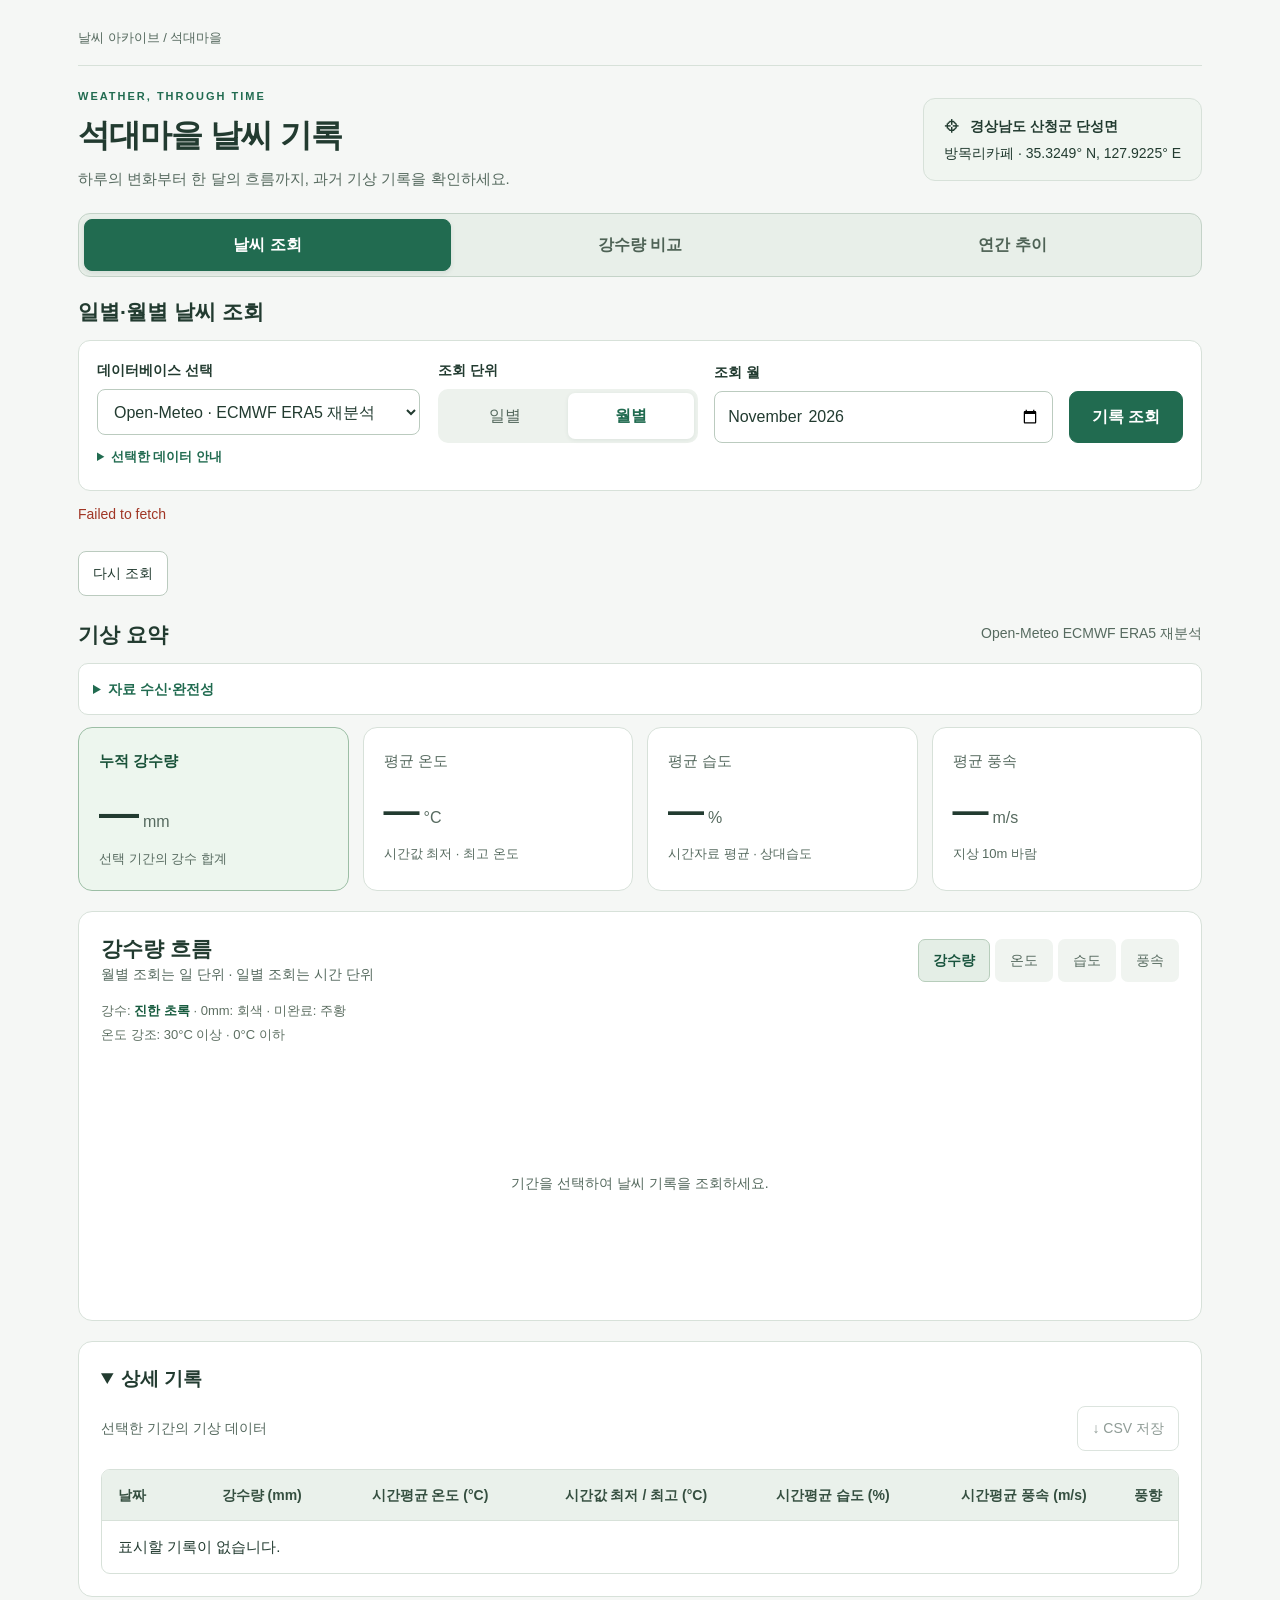
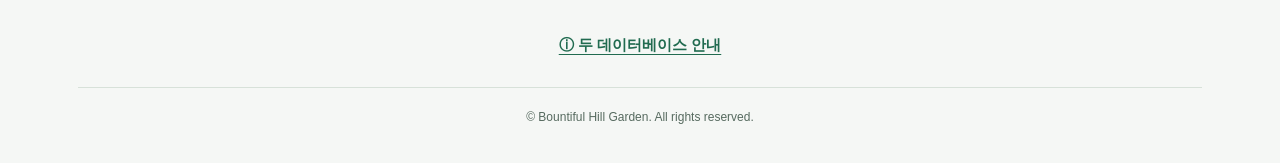
==== index.html @ 72f4a285 "Improve weather tabs, rainfall readability, data quality and annual trends" ====
<!doctype html><html lang="ko"><head><meta charset="utf-8"><meta name="viewport" content="width=device-width,initial-scale=1"><title>석대마을 날씨 기록</title><meta name="description" content="산청군 단성면 방목리의 과거 날씨를 일별·월별로 조회하세요."><link rel="stylesheet" href="./design.css?v=20261015-refined"></head><body><div class="layout"><main class="shell"><header class="top"><span>날씨 아카이브 / 석대마을</span></header><section class="hero restored-hero"><div><div class="eyebrow">WEATHER, THROUGH TIME</div><h1>석대마을 날씨 기록</h1><p>하루의 변화부터 한 달의 흐름까지, 과거 기상 기록을 확인하세요.</p></div><div class="location"><strong>⌖ &nbsp; 경상남도 산청군 단성면</strong><span id="latLabel">방목리카페 · 35.3249° N, 127.9225° E</span></div></section><nav class="view-tabs prominent-tabs" role="tablist" aria-label="작업 선택"><button id="weatherTab" role="tab" aria-selected="true" aria-controls="weatherPane" tabindex="0" data-view="weather">날씨 조회</button><button id="compareTab" role="tab" aria-selected="false" aria-controls="comparison" tabindex="-1" data-view="compare">강수량 비교</button><button id="yearTab" role="tab" aria-selected="false" aria-controls="yearPane" tabindex="-1" data-view="year">연간 추이</button></nav><div class="section-head query-heading"><h2 id="queryTitle">일별·월별 날씨 조회</h2></div><div id="compactControls" class="compact-controls" hidden><p id="compactLabel"></p><button id="editQuery" class="outline" type="button">조건 변경</button></div><div id="queryControls" class="query-controls"><section class="panel database-panel"><label for="database">데이터베이스 선택</label><select id="database"><option value="era5">Open-Meteo · ECMWF ERA5 재분석</option><option value="kma">기상청 · 산청 ASOS 관측소 (289)</option></select><details class="database-explanation"><summary>선택한 데이터 안내</summary><p id="databaseNote" class="sub"></p></details></section><form class="panel filters" id="form"><div><label>조회 단위</label><div class="seg" role="group" aria-label="조회 단위"><button type="button" data-mode="daily" aria-pressed="false">일별</button><button type="button" data-mode="monthly" class="active" aria-pressed="true">월별</button></div></div><div><label for="period" id="periodLabel">조회 월</label><div class="date-with-weekday"><input id="period" type="month" required min="1940-01"><span id="weekday" class="weekday" aria-live="polite" hidden></span></div></div><button class="primary" id="search">기록 조회</button><p class="hint" id="apiHint">ERA5 재분석 · 7일 전까지 조회</p></form><form id="compareForm" class="compare-form"><div><label for="monthA">기준 월 A</label><input id="monthA" type="month" min="1940-01" value="2025-09" required></div><div><label for="monthB">비교 월 B</label><input id="monthB" type="month" min="1940-01" value="2026-09" required></div><button class="primary" id="compareBtn">강수량 비교</button><label class="same-days"><input id="sameDays" type="checkbox" checked> 동일 일수 비교</label></form><form id="yearForm" class="year-form"><div><label for="year">조회 연도</label><input id="year" type="number" min="1940" max="2026" value="2026" required></div><button class="primary" id="yearBtn">연간 조회</button></form></div><div class="status" id="status" role="status" aria-live="polite">조회할 기간을 선택해 주세요.</div><div id="compareStatus" class="status" role="status" aria-live="polite">예: 2025년 9월과 2026년 9월을 선택한 뒤 비교하세요.</div><div class="status" id="yearStatus" role="status" aria-live="polite"></div><div class="retry-row"><button type="button" id="retryWeather" class="outline" hidden>다시 조회</button><button type="button" id="retryCompare" class="outline" hidden>다시 비교</button><button type="button" id="retryYear" class="outline" hidden>다시 조회</button></div><div id="weatherPane" role="tabpanel" aria-labelledby="weatherTab"><div class="section-head"><div><h2 id="heading">기상 요약</h2><p id="coverage" class="sub" hidden></p></div><span class="sub" id="range">ERA5 과거 재분석</span></div><details class="quality-disclosure"><summary>자료 수신·완전성</summary><div id="qualityReport" class="quality-report">조회 후 표시됩니다.</div><button id="freshWeather" class="outline" type="button" disabled>원본 새로 조회</button></details><details id="coordinateDisclosure" class="coordinate-disclosure" hidden><summary>조회 위치·좌표</summary><div id="era5Coordinates" class="coordinate-panel" hidden><div><strong>주소 좌표 · 방목리카페</strong><span>위도 35.3249° N · 경도 127.9225° E</span></div><div><strong id="dataCoordinateLabel">실제 데이터 격자 · ERA5</strong><span id="gridCoordinates"></span></div></div></details><div class="cards"><div class="panel card"><span class="symbol">☂</span><small>누적 강수량</small><div class="number" id="rain">—<span>mm</span></div><div class="detail" id="rainDetail">선택 기간의 강수 합계</div></div><div class="panel card"><span class="symbol">◡</span><small>평균 온도</small><div class="number" id="temp">—<span>°C</span></div><div class="detail" id="tempDetail">최저 · 최고 온도</div></div><div class="panel card"><span class="symbol">♧</span><small>평균 습도</small><div class="number" id="humidity">—<span>%</span></div><div class="detail" id="humidityDetail">시간자료 평균 · 상대습도</div></div><div class="panel card"><span class="symbol">≋</span><small>평균 풍속</small><div class="number" id="wind">—<span>m/s</span></div><div class="detail" id="windDetail">지상 10m 바람</div></div></div><section class="panel chart-panel"><div class="chart-top"><div><h2 id="chartTitle">강수량 흐름</h2><p class="sub" id="chartSubtitle">월별 조회는 일 단위 · 일별 조회는 시간 단위</p></div><div class="metric" role="group" aria-label="차트 항목"><button data-metric="rain" class="active" aria-pressed="true">강수량</button><button data-metric="temp" aria-pressed="false">온도</button><button data-metric="humidity" aria-pressed="false">습도</button><button data-metric="wind" aria-pressed="false">풍속</button></div></div><p class="data-legend">강수: <b>진한 초록</b> · 0mm: 회색 · 미완료: 주황<br>온도 강조: 30°C 이상 · 0°C 이하</p><div class="chart" id="chart"><div class="empty">날씨 기록을 불러오는 중입니다.</div></div></section><details class="panel table-panel record-disclosure" id="detailPanel" open><summary>상세 기록</summary><div class="disclosure-content"><div class="section-head" style="margin:0"><div><p class="sub" id="tableSubtitle">선택한 기간의 기상 데이터</p></div><button id="download" class="outline" disabled>↓ CSV 저장</button></div><div class="table-wrap"><table><thead><tr><th id="timeHeader">날짜</th><th id="rainHeader">강수량 (mm)</th><th id="tempHeader">시간평균 온도 (°C)</th><th id="extremeHeader">시간값 최저 / 최고 (°C)</th><th id="humidityHeader">시간평균 습도 (%)</th><th id="windHeader">시간평균 풍속 (m/s)</th><th>풍향</th></tr></thead><tbody id="rows"><tr><td colspan="7">조회 후 상세 기록이 표시됩니다.</td></tr></tbody></table></div><div id="recordCards" class="record-cards" aria-label="상세 기록 카드"></div></div></details></div><section class="panel compare-box" id="comparison" role="tabpanel" aria-labelledby="compareTab" hidden><div class="section-head" style="margin:0"><div><h2>강수량 비교 결과</h2><p class="sub">서로 다른 두 월의 강수 기록을 같은 날짜 축에서 비교하세요.</p></div></div><div id="compareSummary" class="compare-results"></div><div id="compareLegend" class="compare-legend"></div><div id="compareChart" class="compare-chart"><div class="empty">두 월의 날짜별 강수량이 나란히 표시됩니다.</div></div><div class="section-head"><h2>날짜별 비교</h2><button id="compareDownload" class="outline" disabled>↓ 비교 CSV 저장</button></div><div class="table-wrap"><table><thead><tr><th>일</th><th id="colA">월 A (mm)</th><th id="colB">월 B (mm)</th><th>차이 B − A (mm)</th></tr></thead><tbody id="compareRows"><tr><td colspan="4">비교 후 기록이 표시됩니다.</td></tr></tbody></table></div><div id="comparisonCards" class="record-cards" aria-label="날짜별 강수량 비교 카드"></div><p class="sub" style="margin-top:14px">강수일: 일 강수량 &gt; 0mm · 차이: 비교 월 B − 기준 월 A · 결측·해당 날짜 없음은 ‘—’ 표시<br>자료가 일부만 제공된 월은 조회 범위를 표시합니다. 두 월의 조회 일수가 다르면 총량 비교에 유의하세요.</p></section><section class="panel year-box" id="yearPane" role="tabpanel" aria-labelledby="yearTab" hidden><div class="section-head"><div><h2>연간 월별 추이</h2><p class="sub">현재 월은 제공된 날짜까지 표시하고, 결측·미조회 월은 0으로 표시하지 않습니다.</p></div><button class="outline" id="yearDownload" disabled>↓ 연간 CSV 저장</button></div><div class="metric" role="group" aria-label="연간 차트 항목"><button type="button" data-year-metric="rain" class="active">강수량</button><button type="button" data-year-metric="temp">평균 온도</button></div><div id="yearChart" class="chart"><div class="empty">연도를 선택하고 조회하세요.</div></div><div id="yearQuality" class="sub"></div><div class="table-wrap"><table><thead><tr><th>월</th><th>강수량 (mm)</th><th>시간평균 온도 (°C)</th><th>수신 범위·상태</th></tr></thead><tbody id="yearRows"><tr><td colspan="4">조회 후 표시됩니다.</td></tr></tbody></table></div></section><div class="guide-link"><a href="./data-guide.html">ⓘ 두 데이터베이스 안내</a></div><div class="copyright">© Bountiful Hill Garden. All rights reserved.</div></main></div><script src="provider.js?v=20261015-refined"></script><script src="app.js?v=20261015-refined"></script><script src="compare.js?v=20261015-refined"></script><script src="year.js?v=20261015-refined"></script><script src="interface.js?v=20261015-refined"></script></body></html>
---- design.css ----
:root{--green:#216b50;--ink:#223b30;--muted:#566a5f;--line:#d7e1d9;--soft:#f0f5f0}*{box-sizing:border-box}body{margin:0;background:#f5f7f5;color:var(--ink);font-family:Arial,'Apple SD Gothic Neo','Malgun Gothic',sans-serif;font-size:16px;line-height:1.6}button,input,select{font:inherit}button{cursor:pointer}button:disabled{cursor:default;opacity:.5}a{color:var(--green);text-underline-offset:4px}button:focus-visible,a:focus-visible,input:focus-visible,select:focus-visible,summary:focus-visible{outline:3px solid #77b798;outline-offset:3px}.layout{display:block}.shell{max-width:1180px;padding:28px;margin:auto}.top{border-bottom:1px solid var(--line);padding-bottom:16px;font-size:13px;color:var(--muted)}.hero{display:flex;justify-content:space-between;gap:24px;align-items:center;padding:30px 0}.eyebrow{font-size:11px;letter-spacing:2px;font-weight:700;color:var(--green)}h1{font-size:32px;line-height:1.3;letter-spacing:-1px;margin:10px 0}h2{font-size:21px;line-height:1.4;margin:0}h3{font-size:19px;margin:0 0 14px;line-height:1.4}p{margin:0;color:var(--muted)}.hero p{font-size:15px}.location{padding:16px 20px;background:var(--soft);border:1px solid var(--line);border-radius:12px;font-size:14px;max-width:360px}.location strong{display:block;margin-bottom:5px}.panel{background:#fff;border:1px solid var(--line);border-radius:14px}.database-panel{padding:20px;margin-bottom:24px}label{display:block;font-size:14px;font-weight:700;margin-bottom:8px}select,input{color:var(--ink);background:#fff;border:1px solid #bbcbbf;border-radius:8px;padding:11px 12px;min-height:46px;max-width:100%}.database-panel select{width:100%}.database-explanation{margin-top:12px;font-size:14px;color:var(--muted)}summary{cursor:pointer;color:var(--green);font-weight:600;padding:4px 0}.database-explanation p{margin-top:8px;line-height:1.8}.section-head{display:flex;align-items:center;justify-content:space-between;gap:12px;margin:24px 0 14px;flex-wrap:wrap}.section-head>div{min-width:0}.sub{font-size:14px;color:var(--muted);line-height:1.7}.filters{display:grid;grid-template-columns:1fr 1.4fr auto;gap:20px;padding:20px;align-items:end}.filters>div{min-width:0}.filters .hint{display:none}.filters input{width:100%}.seg{display:flex;padding:4px;background:#edf2ed;border-radius:10px}.seg button{flex:1;border:0;border-radius:7px;background:transparent;padding:10px 14px;color:var(--muted);min-height:44px}.seg button.active{background:white;color:var(--green);font-weight:700;box-shadow:0 1px 4px #173c3014}.primary{border:1px solid var(--green);background:var(--green);color:white;padding:12px 22px;min-height:48px;border-radius:9px;font-weight:700}.primary:hover:not(:disabled){background:#19543e}.outline{background:white;border:1px solid #bbcbbf;color:var(--ink);border-radius:8px;padding:10px 14px;min-height:44px;text-decoration:none;display:inline-block;font-size:14px}.status{font-size:14px;color:var(--muted);line-height:1.7;margin:12px 0 24px;min-height:24px}.status.error{color:#a03625}.date-with-weekday{display:flex;align-items:center;gap:8px;min-width:0}.date-with-weekday input{flex:1;min-width:0}.weekday{padding:11px 10px;background:var(--soft);border-radius:8px;font-size:14px;white-space:nowrap;color:var(--green);font-weight:700}[hidden]{display:none!important}.coordinate-panel{display:grid;grid-template-columns:1fr 1fr;gap:20px;padding:18px 20px;margin-bottom:16px;background:#eaf2ec;border:1px solid var(--line);border-radius:12px}.coordinate-panel strong{display:block;font-size:14px;margin-bottom:5px}.coordinate-panel span{font-size:15px;line-height:1.8}.cards{display:grid;grid-template-columns:repeat(4,minmax(0,1fr));gap:14px}.card{padding:20px}.card .symbol{display:none}.card small{font-size:15px;color:var(--muted)}.number{font-size:36px;line-height:1.25;font-weight:700;letter-spacing:-1px;margin:14px 0 10px;font-variant-numeric:tabular-nums}.number span{font-size:16px;font-weight:400;margin-left:5px;color:var(--muted);letter-spacing:0}.detail{font-size:13px;color:var(--muted);line-height:1.7;overflow-wrap:anywhere}.chart-panel,.table-panel,.compare-box{padding:22px;margin-top:20px}.chart-top{display:flex;justify-content:space-between;align-items:center;gap:16px;flex-wrap:wrap}.metric{display:flex;gap:5px;flex-wrap:wrap}.metric button{padding:9px 14px;min-height:42px;background:#f0f4f0;border:1px solid transparent;border-radius:7px;color:var(--muted);font-size:14px}.metric button.active{background:#e4eee6;border-color:#b7cdbb;color:#19543e;font-weight:700}.chart{height:230px;margin-top:22px}.chart svg,.compare-chart svg{width:100%;height:100%;display:block;overflow:visible}.empty{display:grid;place-items:center;height:100%;text-align:center;color:var(--muted);font-size:14px}.table-wrap{overflow:auto;max-width:100%;max-height:420px;margin-top:18px;border:1px solid var(--line);border-radius:9px;overscroll-behavior-x:contain}table{border-collapse:separate;border-spacing:0;width:100%;font-size:15px;white-space:nowrap;font-variant-numeric:tabular-nums}th,td{padding:14px 16px;text-align:right;border-bottom:1px solid var(--line)}th{background:#eaf1eb;color:#354f40;font-size:14px;font-weight:700;position:sticky;top:0;z-index:2}th:first-child,td:first-child{text-align:left}tbody tr:last-child td{border-bottom:0}tbody tr:nth-child(even) td{background:#f7f9f7}td.rain{color:#1b6247;font-weight:700}tbody tr:hover td{background:#eef4ef}.record-cards{display:none}.compare-box{margin-bottom:24px}.compare-form{display:grid;grid-template-columns:1fr 1fr auto;align-items:end;gap:18px;margin:20px 0}.compare-form>div{min-width:0}.compare-form input{width:100%}.compare-results{display:grid;grid-template-columns:repeat(3,minmax(0,1fr));gap:14px}.compare-card{padding:18px;background:var(--soft);border:1px solid var(--line);border-radius:10px;font-size:15px;line-height:1.8}.compare-card small{display:block;color:var(--muted);font-size:13px}.compare-card strong{display:block;font-size:30px;color:var(--ink);margin:8px 0;font-variant-numeric:tabular-nums}.compare-legend{display:flex;gap:18px;flex-wrap:wrap;margin-top:22px;font-size:14px}.compare-chart{height:230px;margin-top:14px}.guide-link{text-align:center;margin:26px 0 18px}.guide-link a{display:inline-block;padding:10px;font-size:15px;font-weight:600}.copyright{text-align:center;padding:20px 0 8px;margin-top:20px;border-top:1px solid var(--line);font-size:12px;color:var(--muted)}
/* A dedicated document layout keeps the comparison readable. */
.guide-shell{max-width:1000px}.guide-header{margin:28px 0}.guide-header h1{font-size:30px}.guide-header p{max-width:720px}.guide-section{padding:26px;background:#fff;border:1px solid var(--line);border-radius:14px;margin-bottom:18px}.guide-section p+p{margin-top:14px}.guide-section p{line-height:1.85;font-size:16px}.db-comparison{border:1px solid #aabdaf;border-radius:10px;overflow:hidden;margin:18px 0}.db-comparison table{table-layout:fixed;white-space:normal;font-size:15px}.db-comparison th,.db-comparison td{position:static;text-align:left;vertical-align:top;padding:16px;border-right:1px solid #bdcdbf;border-bottom:1px solid #bdcdbf;line-height:1.75;overflow-wrap:anywhere}.db-comparison thead th{background:#244c39;color:white;font-size:16px}.db-comparison th:first-child{width:20%}.db-comparison tr>*:last-child{border-right:0}.db-comparison tbody th{background:#eaf1eb;color:#244c39;font-weight:700;font-size:15px}.db-comparison tbody tr:last-child>*{border-bottom:0}.db-comparison tbody tr:nth-child(even) td{background:#f3f7f3}.guide-note{padding:14px 16px;background:var(--soft);border-radius:8px}.reference{font-size:14px;line-height:2}.reference a{display:inline-block;margin-right:12px}.sr-only{position:absolute;width:1px;height:1px;padding:0;margin:-1px;overflow:hidden;clip:rect(0,0,0,0);white-space:nowrap;border:0}
@media(max-width:900px){.location{display:none}.cards{grid-template-columns:repeat(2,minmax(0,1fr))}.filters{grid-template-columns:1fr 1fr}.filters .primary{grid-column:1/-1}.compare-form{grid-template-columns:1fr 1fr}.compare-form button{grid-column:1/-1}}
@media(max-width:700px){body{font-size:15px}.shell{padding:20px 16px}.top{font-size:12px}.hero{padding:24px 0}.hero h1{font-size:28px}.hero p{font-size:15px;line-height:1.75}.section-head{margin:22px 0 12px}h2{font-size:19px}.database-panel,.filters{padding:16px}.database-panel{margin-bottom:20px}.filters{grid-template-columns:1fr;gap:16px}.filters .primary{grid-column:auto}.database-panel select{font-size:16px}.status{font-size:14px;margin-bottom:20px}.coordinate-panel{grid-template-columns:1fr;gap:14px;padding:16px}.coordinate-panel strong{font-size:14px}.coordinate-panel span{font-size:15px}.cards{gap:10px}.card{padding:16px}.card small{font-size:14px}.number{font-size:32px;margin:12px 0 8px}.number span{font-size:14px}.detail{font-size:13px}.chart-panel,.table-panel,.compare-box{padding:16px;margin-top:18px}.metric{display:grid;grid-template-columns:repeat(4,minmax(0,1fr));width:100%;gap:6px}.metric button{padding:9px 4px;font-size:14px;min-height:44px}.chart,.compare-chart{height:210px}.chart-top{align-items:flex-start}.sub{font-size:14px}.table-wrap{max-height:380px}.table-wrap table{min-width:780px}.compare-box .table-wrap table{min-width:450px}th,td{padding:13px 14px}.table-wrap th:first-child,.table-wrap td:first-child{position:sticky;left:0;background:#fff;z-index:1}.table-wrap th:first-child{background:#eaf1eb;z-index:3}.compare-form{grid-template-columns:1fr;gap:14px}.compare-form button{grid-column:auto}.compare-results{grid-template-columns:1fr;gap:10px}.compare-card{padding:16px}.compare-card strong{font-size:29px}.copyright{font-size:12px}.guide-header h1{font-size:27px}.guide-header{margin:24px 0}.guide-section{padding:18px 16px}.guide-section h3{font-size:19px}.guide-section p{font-size:15px;line-height:1.85}.db-comparison{margin:16px -4px}.db-comparison th:first-child{width:19%}.db-comparison th,.db-comparison td{padding:12px 8px;font-size:14px;line-height:1.75}.db-comparison thead th{font-size:14px}.db-comparison tbody th{font-size:14px}.reference a{margin-bottom:6px}.guide-note{padding:12px}.outline{font-size:14px}}
@media(max-width:360px){.shell{padding:16px 12px}.card{padding:13px}.number{font-size:28px}.number span{font-size:13px}.weekday{padding:11px 7px}.db-comparison th,.db-comparison td{padding:10px 6px;font-size:13px}}

.guide-section h2{font-size:20px;margin-bottom:16px}@media(max-width:700px){.guide-section h2{font-size:19px}}
.db-comparison tbody th{word-break:keep-all;overflow-wrap:normal}@media(max-width:700px){.db-comparison th:first-child{width:22%}}
/* Separate tasks and keep query controls within one desktop row. */
.view-tabs{display:flex;gap:6px;border-bottom:1px solid var(--line);margin-bottom:20px}.view-tabs button{border:0;background:transparent;color:var(--muted);font-weight:700;font-size:16px;padding:12px 24px;min-height:48px;border-bottom:3px solid transparent}.view-tabs button[aria-selected="true"]{color:var(--green);border-bottom-color:var(--green)}.query-controls{display:grid;grid-template-columns:minmax(250px,1.3fr) minmax(0,3fr);gap:18px;align-items:start;background:white;border:1px solid var(--line);border-radius:12px;padding:18px}.query-controls .database-panel{border:0;padding:0;margin:0;background:transparent}.query-controls .filters,.query-controls .compare-form{border:0;background:transparent;padding:0;margin:0;gap:16px;grid-template-columns:minmax(130px,1fr) minmax(170px,1.3fr) auto}.query-controls .compare-form{grid-template-columns:1fr 1fr auto}.database-explanation{font-size:13px;margin-top:8px}.coordinate-disclosure{margin:0 0 16px;border:1px solid var(--line);background:#edf3ee;border-radius:10px;padding:10px 16px}.coordinate-disclosure>summary{font-size:14px}.coordinate-disclosure .coordinate-panel{border:0;padding:8px 0 0;background:none;margin:0}.record-disclosure>summary{font-size:19px;color:var(--ink);padding:0;font-weight:700}.disclosure-content{margin-top:12px}.hero{padding:22px 0}.query-heading{margin-top:16px}.compact-controls{display:flex;justify-content:space-between;align-items:center;gap:12px;border:1px solid var(--line);border-radius:10px;background:white;padding:12px 14px}.compact-controls p{font-size:14px;line-height:1.7}.compact-controls button{flex-shrink:0}.rain-summary{width:100%;min-width:0!important;table-layout:fixed;white-space:normal}.rain-summary th,.rain-summary td{text-align:center;padding:12px 10px;font-size:15px;position:static!important}.rain-summary th:first-child,.rain-summary td:first-child{text-align:left}.rain-summary td strong{font-size:22px;font-weight:700}.rain-summary .stat-label{color:var(--muted)}.compare-results{display:block}.compare-summary-wrap{overflow:auto;border:1px solid var(--line);border-radius:10px}.compare-change{margin-top:12px;font-size:15px;background:var(--soft);border-radius:8px;padding:10px 14px}.compare-meta{margin-top:10px;font-size:13px;color:var(--muted);line-height:1.7}.comparison>.section-head{margin:0}.compare-box{margin-top:0}.table-panel{max-height:none}#comparison .compare-chart{height:220px}
@media(min-width:701px) and (max-width:1000px){.query-controls{grid-template-columns:1fr}.query-controls .filters,.query-controls .compare-form{grid-template-columns:1fr 1fr auto}.query-controls .filters .primary,.query-controls .compare-form button{grid-column:auto}}
@media(max-width:700px){.hero{padding:16px 0}.hero .eyebrow{display:none}.hero h1{margin:4px 0 8px}.hero p{font-size:14px}.view-tabs{position:sticky;top:0;background:#f5f7f5;z-index:5;margin-bottom:16px}.view-tabs button{flex:1;padding:11px 12px}.query-controls{grid-template-columns:1fr;padding:16px;gap:14px}.query-controls .filters{grid-template-columns:1fr 1fr;gap:12px}.query-controls .filters .primary{grid-column:1/-1}.query-controls .compare-form{grid-template-columns:1fr 1fr;gap:12px}.query-controls .compare-form button{grid-column:1/-1}.query-controls .seg button{padding:10px 8px;font-size:15px}.query-controls .weekday{font-size:12px;padding:10px 5px}.query-controls .date-with-weekday{flex-wrap:wrap}.query-controls .weekday{padding:0;background:none}.record-disclosure>summary{font-size:18px;min-height:28px}.coordinate-disclosure{padding:9px 14px}.cards .detail{font-size:13px}.card{padding:14px}.number{font-size:30px}.rain-summary th,.rain-summary td{font-size:13px;padding:10px 6px}.rain-summary td strong{font-size:20px}.rain-summary th:first-child{width:24%}.compare-change{font-size:14px;padding:10px 12px}.compare-meta{font-size:13px}.compare-box .section-head .sub{font-size:13px}.compare-box .table-wrap{max-height:320px}.compact-controls{align-items:flex-start}#comparison .compare-chart{height:195px}}
/* Data quality, observed precipitation intervals and yearly exploration. */
.same-days{grid-column:1/-1;display:flex;align-items:center;gap:8px;margin:0;font-size:14px;color:var(--green)}.same-days input{width:18px!important;height:18px;min-height:0;margin:0;accent-color:var(--green)}.year-form{display:grid;grid-template-columns:minmax(120px,1fr) auto;gap:16px;align-items:end}.year-form input{width:100%;max-width:260px}.quality-disclosure{margin-bottom:12px;border:1px solid var(--line);border-radius:10px;background:white;padding:10px 14px}.quality-disclosure summary{font-size:14px}.quality-report{margin:8px 0 12px}.quality-report p{font-size:14px;line-height:1.8;margin-top:5px}.rain-window{display:block;font-size:12px;color:var(--muted);font-weight:400;line-height:1.6;margin-top:3px}.retry-row{margin:0 0 16px}.retry-row:has(>button:not([hidden])){display:block}.retry-row:has(>button[hidden]):not(:has(>button:not([hidden]))){display:none}.year-box{padding:22px}.year-box .section-head{margin:0 0 16px}.year-box .table-wrap{max-height:440px}.year-box td:last-child{white-space:normal;min-width:240px}.year-box .metric{margin-bottom:14px}.year-box #yearQuality{margin-top:10px}.year-box table{min-width:680px}.year-box .chart{height:230px}#coverage{font-size:13px;line-height:1.8;max-width:760px}.compare-meta{line-height:1.8}.view-tabs button{padding-left:20px;padding-right:20px}
@media(max-width:700px){.view-tabs button{font-size:14px;padding:11px 6px}.year-form{grid-template-columns:1fr auto}.year-form input{max-width:none}.year-box{padding:16px}.year-box .section-head{align-items:flex-start}.quality-report p{font-size:13px}.quality-disclosure{padding:9px 14px}.quality-disclosure summary{font-size:14px}.rain-window{font-size:12px}.table-wrap table{min-width:740px}.year-box .table-wrap table{min-width:630px}.year-box .chart{height:210px}.same-days{font-size:13px}#coverage{font-size:13px}.compare-summary-wrap .rain-summary{min-width:0!important}}
/* Precipitation is primary; zero and unobserved values stay readable. */
.prominent-tabs{border:1px solid #c4d3c8;background:#e8efe9;padding:5px;border-radius:12px;gap:6px}.prominent-tabs button{flex:1;border:1px solid transparent;border-bottom:1px solid transparent;border-radius:8px;color:#4e6255;padding:12px 16px;background:transparent;font-weight:700}.prominent-tabs button[aria-selected="true"]{background:#216b50;color:#fff;border-color:#216b50;box-shadow:0 2px 5px #173c301a}.cards>.card:first-child{background:#edf6ee;border-color:#9cbea5}.cards>.card:first-child>small{color:#195239;font-weight:700}.cards>.card:first-child .number{font-size:40px}.rain-wet{color:#175b3e!important;font-weight:700!important}.rain-zero,.unobserved{color:#647268!important;font-weight:400!important}.quality-warning{color:#8f590c!important;font-weight:700!important}.rain-day td:first-child{color:#175b3e;font-weight:700;border-left:3px solid #216b50}.temp-hot{color:#a33b28;font-weight:700}.temp-cold{color:#235f92;font-weight:700}.data-legend{margin-top:12px;font-size:13px;line-height:1.8;color:#5d6f62}.data-legend b{color:#175b3e}.rain-zero .rain-window,.unobserved .rain-window{color:#647268}.rain-summary td.rain-zero strong{font-weight:400}.quality-report p{color:#4f6356}.same-days{background:#eef5ef;padding:7px 9px;border-radius:6px}
@media(max-width:700px){.prominent-tabs{background:#e8efe9;margin-bottom:16px;padding:4px}.prominent-tabs button{font-size:14px;padding:11px 5px}.cards>.card:first-child .number{font-size:35px}.data-legend{font-size:12px}.rain-day td:first-child{border-left-width:2px}}
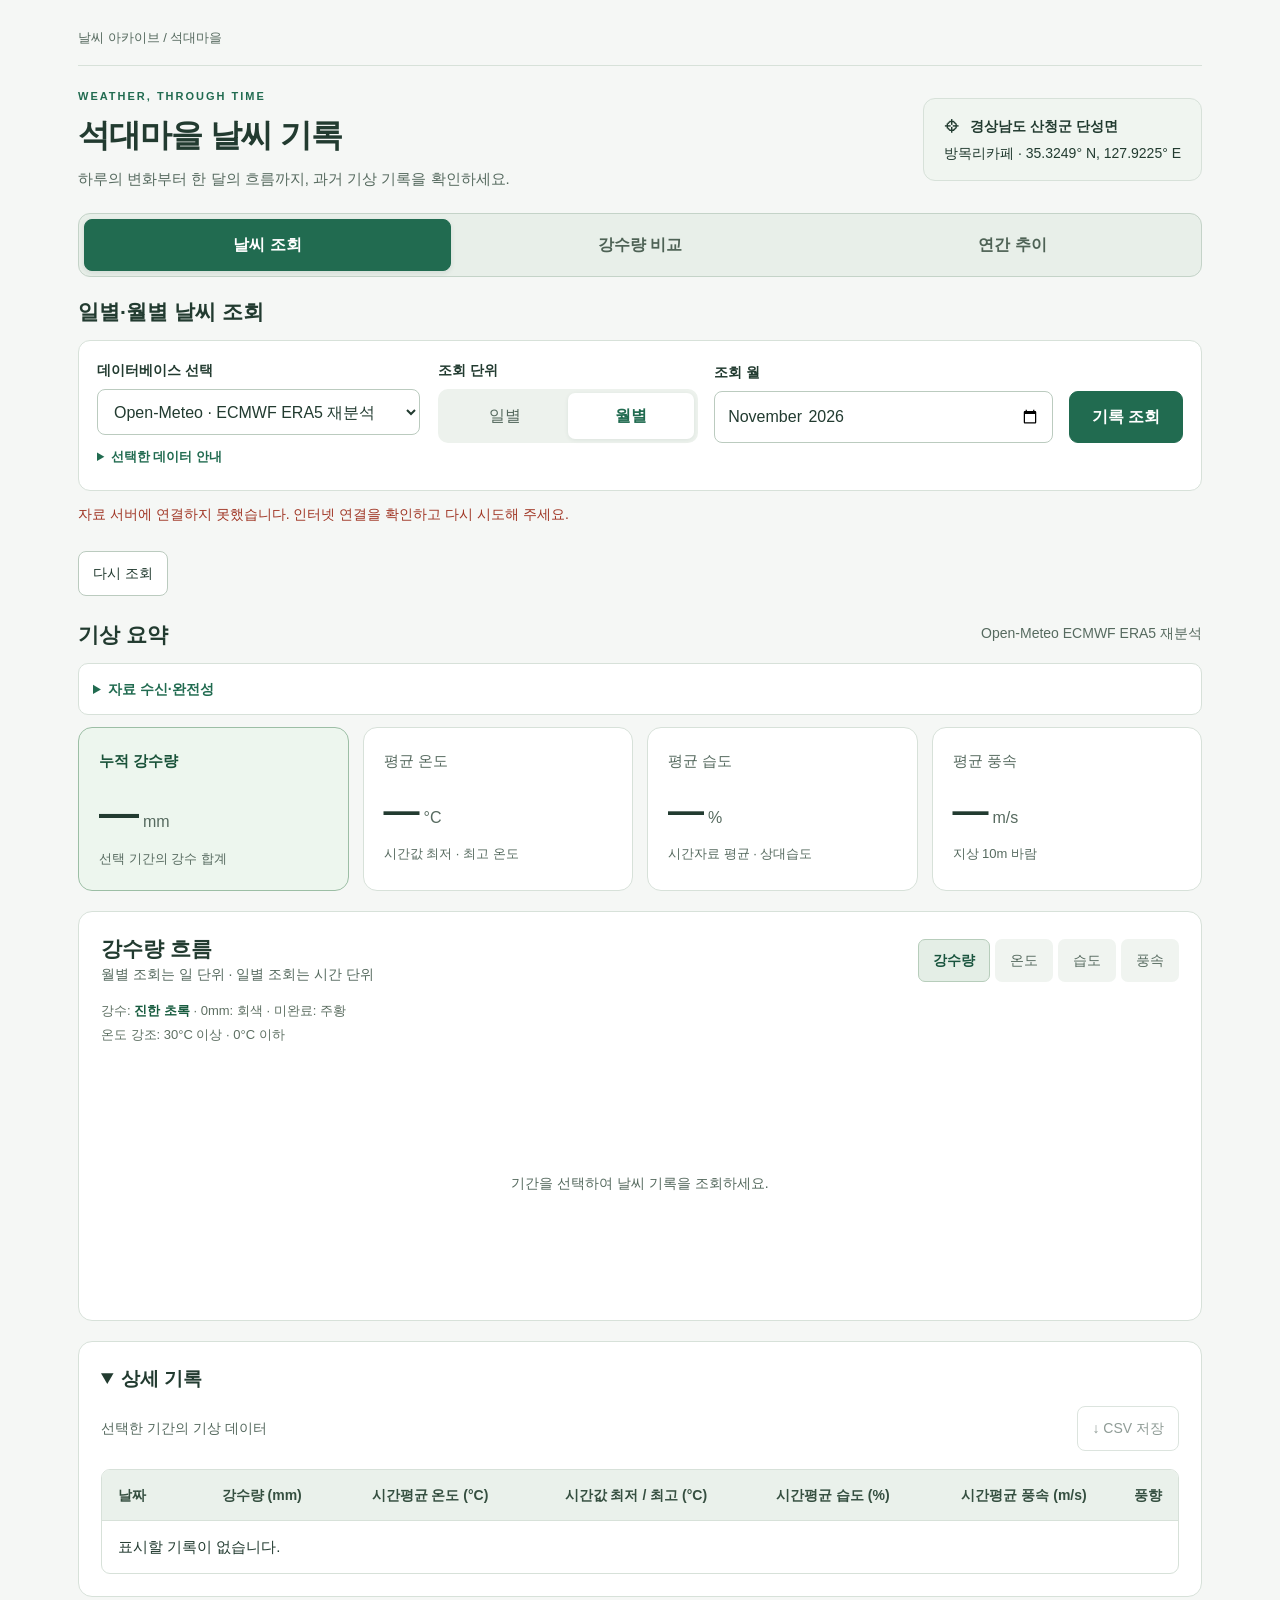
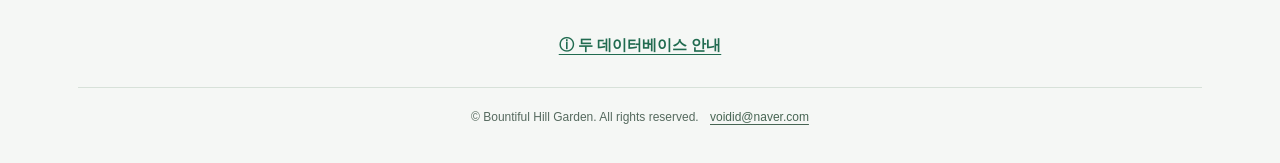
==== commit db94c0d4: "Final release checks, clear errors and contact link" ====
--- a/index.html
+++ b/index.html
@@ -1 +1 @@
-<!doctype html><html lang="ko"><head><meta charset="utf-8"><meta name="viewport" content="width=device-width,initial-scale=1"><title>석대마을 날씨 기록</title><meta name="description" content="산청군 단성면 방목리의 과거 날씨를 일별·월별로 조회하세요."><link rel="stylesheet" href="./design.css?v=20261015-refined"></head><body><div class="layout"><main class="shell"><header class="top"><span>날씨 아카이브 / 석대마을</span></header><section class="hero restored-hero"><div><div class="eyebrow">WEATHER, THROUGH TIME</div><h1>석대마을 날씨 기록</h1><p>하루의 변화부터 한 달의 흐름까지, 과거 기상 기록을 확인하세요.</p></div><div class="location"><strong>⌖ &nbsp; 경상남도 산청군 단성면</strong><span id="latLabel">방목리카페 · 35.3249° N, 127.9225° E</span></div></section><nav class="view-tabs prominent-tabs" role="tablist" aria-label="작업 선택"><button id="weatherTab" role="tab" aria-selected="true" aria-controls="weatherPane" tabindex="0" data-view="weather">날씨 조회</button><button id="compareTab" role="tab" aria-selected="false" aria-controls="comparison" tabindex="-1" data-view="compare">강수량 비교</button><button id="yearTab" role="tab" aria-selected="false" aria-controls="yearPane" tabindex="-1" data-view="year">연간 추이</button></nav><div class="section-head query-heading"><h2 id="queryTitle">일별·월별 날씨 조회</h2></div><div id="compactControls" class="compact-controls" hidden><p id="compactLabel"></p><button id="editQuery" class="outline" type="button">조건 변경</button></div><div id="queryControls" class="query-controls"><section class="panel database-panel"><label for="database">데이터베이스 선택</label><select id="database"><option value="era5">Open-Meteo · ECMWF ERA5 재분석</option><option value="kma">기상청 · 산청 ASOS 관측소 (289)</option></select><details class="database-explanation"><summary>선택한 데이터 안내</summary><p id="databaseNote" class="sub"></p></details></section><form class="panel filters" id="form"><div><label>조회 단위</label><div class="seg" role="group" aria-label="조회 단위"><button type="button" data-mode="daily" aria-pressed="false">일별</button><button type="button" data-mode="monthly" class="active" aria-pressed="true">월별</button></div></div><div><label for="period" id="periodLabel">조회 월</label><div class="date-with-weekday"><input id="period" type="month" required min="1940-01"><span id="weekday" class="weekday" aria-live="polite" hidden></span></div></div><button class="primary" id="search">기록 조회</button><p class="hint" id="apiHint">ERA5 재분석 · 7일 전까지 조회</p></form><form id="compareForm" class="compare-form"><div><label for="monthA">기준 월 A</label><input id="monthA" type="month" min="1940-01" value="2025-09" required></div><div><label for="monthB">비교 월 B</label><input id="monthB" type="month" min="1940-01" value="2026-09" required></div><button class="primary" id="compareBtn">강수량 비교</button><label class="same-days"><input id="sameDays" type="checkbox" checked> 동일 일수 비교</label></form><form id="yearForm" class="year-form"><div><label for="year">조회 연도</label><input id="year" type="number" min="1940" max="2026" value="2026" required></div><button class="primary" id="yearBtn">연간 조회</button></form></div><div class="status" id="status" role="status" aria-live="polite">조회할 기간을 선택해 주세요.</div><div id="compareStatus" class="status" role="status" aria-live="polite">예: 2025년 9월과 2026년 9월을 선택한 뒤 비교하세요.</div><div class="status" id="yearStatus" role="status" aria-live="polite"></div><div class="retry-row"><button type="button" id="retryWeather" class="outline" hidden>다시 조회</button><button type="button" id="retryCompare" class="outline" hidden>다시 비교</button><button type="button" id="retryYear" class="outline" hidden>다시 조회</button></div><div id="weatherPane" role="tabpanel" aria-labelledby="weatherTab"><div class="section-head"><div><h2 id="heading">기상 요약</h2><p id="coverage" class="sub" hidden></p></div><span class="sub" id="range">ERA5 과거 재분석</span></div><details class="quality-disclosure"><summary>자료 수신·완전성</summary><div id="qualityReport" class="quality-report">조회 후 표시됩니다.</div><button id="freshWeather" class="outline" type="button" disabled>원본 새로 조회</button></details><details id="coordinateDisclosure" class="coordinate-disclosure" hidden><summary>조회 위치·좌표</summary><div id="era5Coordinates" class="coordinate-panel" hidden><div><strong>주소 좌표 · 방목리카페</strong><span>위도 35.3249° N · 경도 127.9225° E</span></div><div><strong id="dataCoordinateLabel">실제 데이터 격자 · ERA5</strong><span id="gridCoordinates"></span></div></div></details><div class="cards"><div class="panel card"><span class="symbol">☂</span><small>누적 강수량</small><div class="number" id="rain">—<span>mm</span></div><div class="detail" id="rainDetail">선택 기간의 강수 합계</div></div><div class="panel card"><span class="symbol">◡</span><small>평균 온도</small><div class="number" id="temp">—<span>°C</span></div><div class="detail" id="tempDetail">최저 · 최고 온도</div></div><div class="panel card"><span class="symbol">♧</span><small>평균 습도</small><div class="number" id="humidity">—<span>%</span></div><div class="detail" id="humidityDetail">시간자료 평균 · 상대습도</div></div><div class="panel card"><span class="symbol">≋</span><small>평균 풍속</small><div class="number" id="wind">—<span>m/s</span></div><div class="detail" id="windDetail">지상 10m 바람</div></div></div><section class="panel chart-panel"><div class="chart-top"><div><h2 id="chartTitle">강수량 흐름</h2><p class="sub" id="chartSubtitle">월별 조회는 일 단위 · 일별 조회는 시간 단위</p></div><div class="metric" role="group" aria-label="차트 항목"><button data-metric="rain" class="active" aria-pressed="true">강수량</button><button data-metric="temp" aria-pressed="false">온도</button><button data-metric="humidity" aria-pressed="false">습도</button><button data-metric="wind" aria-pressed="false">풍속</button></div></div><p class="data-legend">강수: <b>진한 초록</b> · 0mm: 회색 · 미완료: 주황<br>온도 강조: 30°C 이상 · 0°C 이하</p><div class="chart" id="chart"><div class="empty">날씨 기록을 불러오는 중입니다.</div></div></section><details class="panel table-panel record-disclosure" id="detailPanel" open><summary>상세 기록</summary><div class="disclosure-content"><div class="section-head" style="margin:0"><div><p class="sub" id="tableSubtitle">선택한 기간의 기상 데이터</p></div><button id="download" class="outline" disabled>↓ CSV 저장</button></div><div class="table-wrap"><table><thead><tr><th id="timeHeader">날짜</th><th id="rainHeader">강수량 (mm)</th><th id="tempHeader">시간평균 온도 (°C)</th><th id="extremeHeader">시간값 최저 / 최고 (°C)</th><th id="humidityHeader">시간평균 습도 (%)</th><th id="windHeader">시간평균 풍속 (m/s)</th><th>풍향</th></tr></thead><tbody id="rows"><tr><td colspan="7">조회 후 상세 기록이 표시됩니다.</td></tr></tbody></table></div><div id="recordCards" class="record-cards" aria-label="상세 기록 카드"></div></div></details></div><section class="panel compare-box" id="comparison" role="tabpanel" aria-labelledby="compareTab" hidden><div class="section-head" style="margin:0"><div><h2>강수량 비교 결과</h2><p class="sub">서로 다른 두 월의 강수 기록을 같은 날짜 축에서 비교하세요.</p></div></div><div id="compareSummary" class="compare-results"></div><div id="compareLegend" class="compare-legend"></div><div id="compareChart" class="compare-chart"><div class="empty">두 월의 날짜별 강수량이 나란히 표시됩니다.</div></div><div class="section-head"><h2>날짜별 비교</h2><button id="compareDownload" class="outline" disabled>↓ 비교 CSV 저장</button></div><div class="table-wrap"><table><thead><tr><th>일</th><th id="colA">월 A (mm)</th><th id="colB">월 B (mm)</th><th>차이 B − A (mm)</th></tr></thead><tbody id="compareRows"><tr><td colspan="4">비교 후 기록이 표시됩니다.</td></tr></tbody></table></div><div id="comparisonCards" class="record-cards" aria-label="날짜별 강수량 비교 카드"></div><p class="sub" style="margin-top:14px">강수일: 일 강수량 &gt; 0mm · 차이: 비교 월 B − 기준 월 A · 결측·해당 날짜 없음은 ‘—’ 표시<br>자료가 일부만 제공된 월은 조회 범위를 표시합니다. 두 월의 조회 일수가 다르면 총량 비교에 유의하세요.</p></section><section class="panel year-box" id="yearPane" role="tabpanel" aria-labelledby="yearTab" hidden><div class="section-head"><div><h2>연간 월별 추이</h2><p class="sub">현재 월은 제공된 날짜까지 표시하고, 결측·미조회 월은 0으로 표시하지 않습니다.</p></div><button class="outline" id="yearDownload" disabled>↓ 연간 CSV 저장</button></div><div class="metric" role="group" aria-label="연간 차트 항목"><button type="button" data-year-metric="rain" class="active">강수량</button><button type="button" data-year-metric="temp">평균 온도</button></div><div id="yearChart" class="chart"><div class="empty">연도를 선택하고 조회하세요.</div></div><div id="yearQuality" class="sub"></div><div class="table-wrap"><table><thead><tr><th>월</th><th>강수량 (mm)</th><th>시간평균 온도 (°C)</th><th>수신 범위·상태</th></tr></thead><tbody id="yearRows"><tr><td colspan="4">조회 후 표시됩니다.</td></tr></tbody></table></div></section><div class="guide-link"><a href="./data-guide.html">ⓘ 두 데이터베이스 안내</a></div><div class="copyright">© Bountiful Hill Garden. All rights reserved.</div></main></div><script src="provider.js?v=20261015-refined"></script><script src="app.js?v=20261015-refined"></script><script src="compare.js?v=20261015-refined"></script><script src="year.js?v=20261015-refined"></script><script src="interface.js?v=20261015-refined"></script></body></html>
+<!doctype html><html lang="ko"><head><meta charset="utf-8"><meta name="viewport" content="width=device-width,initial-scale=1"><title>석대마을 날씨 기록</title><meta name="description" content="산청군 단성면 방목리의 과거 날씨를 일별·월별로 조회하세요."><link rel="stylesheet" href="./design.css?v=20261015-final-audit"></head><body><div class="layout"><main class="shell"><header class="top"><span>날씨 아카이브 / 석대마을</span></header><section class="hero restored-hero"><div><div class="eyebrow">WEATHER, THROUGH TIME</div><h1>석대마을 날씨 기록</h1><p>하루의 변화부터 한 달의 흐름까지, 과거 기상 기록을 확인하세요.</p></div><div class="location"><strong>⌖ &nbsp; 경상남도 산청군 단성면</strong><span id="latLabel">방목리카페 · 35.3249° N, 127.9225° E</span></div></section><nav class="view-tabs prominent-tabs" role="tablist" aria-label="작업 선택"><button id="weatherTab" role="tab" aria-selected="true" aria-controls="weatherPane" tabindex="0" data-view="weather">날씨 조회</button><button id="compareTab" role="tab" aria-selected="false" aria-controls="comparison" tabindex="-1" data-view="compare">강수량 비교</button><button id="yearTab" role="tab" aria-selected="false" aria-controls="yearPane" tabindex="-1" data-view="year">연간 추이</button></nav><div class="section-head query-heading"><h2 id="queryTitle">일별·월별 날씨 조회</h2></div><div id="compactControls" class="compact-controls" hidden><p id="compactLabel"></p><button id="editQuery" class="outline" type="button">조건 변경</button></div><div id="queryControls" class="query-controls"><section class="panel database-panel"><label for="database">데이터베이스 선택</label><select id="database"><option value="era5">Open-Meteo · ECMWF ERA5 재분석</option><option value="kma">기상청 · 산청 ASOS 관측소 (289)</option></select><details class="database-explanation"><summary>선택한 데이터 안내</summary><p id="databaseNote" class="sub"></p></details></section><form class="panel filters" id="form"><div><label>조회 단위</label><div class="seg" role="group" aria-label="조회 단위"><button type="button" data-mode="daily" aria-pressed="false">일별</button><button type="button" data-mode="monthly" class="active" aria-pressed="true">월별</button></div></div><div><label for="period" id="periodLabel">조회 월</label><div class="date-with-weekday"><input id="period" type="month" required min="1940-01"><span id="weekday" class="weekday" aria-live="polite" hidden></span></div></div><button class="primary" id="search">기록 조회</button><p class="hint" id="apiHint">ERA5 재분석 · 7일 전까지 조회</p></form><form id="compareForm" class="compare-form"><div><label for="monthA">기준 월 A</label><input id="monthA" type="month" min="1940-01" value="2025-09" required></div><div><label for="monthB">비교 월 B</label><input id="monthB" type="month" min="1940-01" value="2026-09" required></div><button class="primary" id="compareBtn">강수량 비교</button><label class="same-days"><input id="sameDays" type="checkbox" checked> 동일 일수 비교</label></form><form id="yearForm" class="year-form"><div><label for="year">조회 연도</label><input id="year" type="number" min="1940" max="2026" value="2026" required></div><button class="primary" id="yearBtn">연간 조회</button></form></div><div class="status" id="status" role="status" aria-live="polite">조회할 기간을 선택해 주세요.</div><div id="compareStatus" class="status" role="status" aria-live="polite">예: 2025년 9월과 2026년 9월을 선택한 뒤 비교하세요.</div><div class="status" id="yearStatus" role="status" aria-live="polite"></div><div class="retry-row"><button type="button" id="retryWeather" class="outline" hidden>다시 조회</button><button type="button" id="retryCompare" class="outline" hidden>다시 비교</button><button type="button" id="retryYear" class="outline" hidden>다시 조회</button></div><div id="weatherPane" role="tabpanel" aria-labelledby="weatherTab"><div class="section-head"><div><h2 id="heading">기상 요약</h2><p id="coverage" class="sub" hidden></p></div><span class="sub" id="range">ERA5 과거 재분석</span></div><details class="quality-disclosure"><summary>자료 수신·완전성</summary><div id="qualityReport" class="quality-report">조회 후 표시됩니다.</div><button id="freshWeather" class="outline" type="button" disabled>원본 새로 조회</button></details><details id="coordinateDisclosure" class="coordinate-disclosure" hidden><summary>조회 위치·좌표</summary><div id="era5Coordinates" class="coordinate-panel" hidden><div><strong>주소 좌표 · 방목리카페</strong><span>위도 35.3249° N · 경도 127.9225° E</span></div><div><strong id="dataCoordinateLabel">실제 데이터 격자 · ERA5</strong><span id="gridCoordinates"></span></div></div></details><div class="cards"><div class="panel card"><span class="symbol">☂</span><small>누적 강수량</small><div class="number" id="rain">—<span>mm</span></div><div class="detail" id="rainDetail">선택 기간의 강수 합계</div></div><div class="panel card"><span class="symbol">◡</span><small>평균 온도</small><div class="number" id="temp">—<span>°C</span></div><div class="detail" id="tempDetail">최저 · 최고 온도</div></div><div class="panel card"><span class="symbol">♧</span><small>평균 습도</small><div class="number" id="humidity">—<span>%</span></div><div class="detail" id="humidityDetail">시간자료 평균 · 상대습도</div></div><div class="panel card"><span class="symbol">≋</span><small>평균 풍속</small><div class="number" id="wind">—<span>m/s</span></div><div class="detail" id="windDetail">지상 10m 바람</div></div></div><section class="panel chart-panel"><div class="chart-top"><div><h2 id="chartTitle">강수량 흐름</h2><p class="sub" id="chartSubtitle">월별 조회는 일 단위 · 일별 조회는 시간 단위</p></div><div class="metric" role="group" aria-label="차트 항목"><button data-metric="rain" class="active" aria-pressed="true">강수량</button><button data-metric="temp" aria-pressed="false">온도</button><button data-metric="humidity" aria-pressed="false">습도</button><button data-metric="wind" aria-pressed="false">풍속</button></div></div><p class="data-legend">강수: <b>진한 초록</b> · 0mm: 회색 · 미완료: 주황<br>온도 강조: 30°C 이상 · 0°C 이하</p><div class="chart" id="chart"><div class="empty">날씨 기록을 불러오는 중입니다.</div></div></section><details class="panel table-panel record-disclosure" id="detailPanel" open><summary>상세 기록</summary><div class="disclosure-content"><div class="section-head" style="margin:0"><div><p class="sub" id="tableSubtitle">선택한 기간의 기상 데이터</p></div><button id="download" class="outline" disabled>↓ CSV 저장</button></div><div class="table-wrap"><table><thead><tr><th id="timeHeader">날짜</th><th id="rainHeader">강수량 (mm)</th><th id="tempHeader">시간평균 온도 (°C)</th><th id="extremeHeader">시간값 최저 / 최고 (°C)</th><th id="humidityHeader">시간평균 습도 (%)</th><th id="windHeader">시간평균 풍속 (m/s)</th><th>풍향</th></tr></thead><tbody id="rows"><tr><td colspan="7">조회 후 상세 기록이 표시됩니다.</td></tr></tbody></table></div><div id="recordCards" class="record-cards" aria-label="상세 기록 카드"></div></div></details></div><section class="panel compare-box" id="comparison" role="tabpanel" aria-labelledby="compareTab" hidden><div class="section-head" style="margin:0"><div><h2>강수량 비교 결과</h2><p class="sub">서로 다른 두 월의 강수 기록을 같은 날짜 축에서 비교하세요.</p></div></div><div id="compareSummary" class="compare-results"></div><div id="compareLegend" class="compare-legend"></div><div id="compareChart" class="compare-chart"><div class="empty">두 월의 날짜별 강수량이 나란히 표시됩니다.</div></div><div class="section-head"><h2>날짜별 비교</h2><button id="compareDownload" class="outline" disabled>↓ 비교 CSV 저장</button></div><div class="table-wrap"><table><thead><tr><th>일</th><th id="colA">월 A (mm)</th><th id="colB">월 B (mm)</th><th>차이 B − A (mm)</th></tr></thead><tbody id="compareRows"><tr><td colspan="4">비교 후 기록이 표시됩니다.</td></tr></tbody></table></div><div id="comparisonCards" class="record-cards" aria-label="날짜별 강수량 비교 카드"></div><p class="sub" style="margin-top:14px">강수일: 일 강수량 &gt; 0mm · 차이: 비교 월 B − 기준 월 A · 결측·해당 날짜 없음은 ‘—’ 표시<br>자료가 일부만 제공된 월은 조회 범위를 표시합니다. 두 월의 조회 일수가 다르면 총량 비교에 유의하세요.</p></section><section class="panel year-box" id="yearPane" role="tabpanel" aria-labelledby="yearTab" hidden><div class="section-head"><div><h2>연간 월별 추이</h2><p class="sub">현재 월은 제공된 날짜까지 표시하고, 결측·미조회 월은 0으로 표시하지 않습니다.</p></div><button class="outline" id="yearDownload" disabled>↓ 연간 CSV 저장</button></div><div class="metric" role="group" aria-label="연간 차트 항목"><button type="button" data-year-metric="rain" class="active" aria-pressed="true">강수량</button><button type="button" data-year-metric="temp" aria-pressed="false">평균 온도</button></div><div id="yearChart" class="chart"><div class="empty">연도를 선택하고 조회하세요.</div></div><div id="yearQuality" class="sub"></div><div class="table-wrap"><table><thead><tr><th>월</th><th>강수량 (mm)</th><th>시간평균 온도 (°C)</th><th>수신 범위·상태</th></tr></thead><tbody id="yearRows"><tr><td colspan="4">조회 후 표시됩니다.</td></tr></tbody></table></div></section><div class="guide-link"><a href="./data-guide.html">ⓘ 두 데이터베이스 안내</a></div><div class="copyright">© Bountiful Hill Garden. All rights reserved. <a href="mailto:voidid@naver.com">voidid@naver.com</a></div></main></div><script src="provider.js?v=20261015-final-audit"></script><script src="app.js?v=20261015-final-audit"></script><script src="compare.js?v=20261015-final-audit"></script><script src="year.js?v=20261015-final-audit"></script><script src="interface.js?v=20261015-final-audit"></script></body></html>
--- a/design.css
+++ b/design.css
@@ -15,5 +15,10 @@
 .same-days{grid-column:1/-1;display:flex;align-items:center;gap:8px;margin:0;font-size:14px;color:var(--green)}.same-days input{width:18px!important;height:18px;min-height:0;margin:0;accent-color:var(--green)}.year-form{display:grid;grid-template-columns:minmax(120px,1fr) auto;gap:16px;align-items:end}.year-form input{width:100%;max-width:260px}.quality-disclosure{margin-bottom:12px;border:1px solid var(--line);border-radius:10px;background:white;padding:10px 14px}.quality-disclosure summary{font-size:14px}.quality-report{margin:8px 0 12px}.quality-report p{font-size:14px;line-height:1.8;margin-top:5px}.rain-window{display:block;font-size:12px;color:var(--muted);font-weight:400;line-height:1.6;margin-top:3px}.retry-row{margin:0 0 16px}.retry-row:has(>button:not([hidden])){display:block}.retry-row:has(>button[hidden]):not(:has(>button:not([hidden]))){display:none}.year-box{padding:22px}.year-box .section-head{margin:0 0 16px}.year-box .table-wrap{max-height:440px}.year-box td:last-child{white-space:normal;min-width:240px}.year-box .metric{margin-bottom:14px}.year-box #yearQuality{margin-top:10px}.year-box table{min-width:680px}.year-box .chart{height:230px}#coverage{font-size:13px;line-height:1.8;max-width:760px}.compare-meta{line-height:1.8}.view-tabs button{padding-left:20px;padding-right:20px}
 @media(max-width:700px){.view-tabs button{font-size:14px;padding:11px 6px}.year-form{grid-template-columns:1fr auto}.year-form input{max-width:none}.year-box{padding:16px}.year-box .section-head{align-items:flex-start}.quality-report p{font-size:13px}.quality-disclosure{padding:9px 14px}.quality-disclosure summary{font-size:14px}.rain-window{font-size:12px}.table-wrap table{min-width:740px}.year-box .table-wrap table{min-width:630px}.year-box .chart{height:210px}.same-days{font-size:13px}#coverage{font-size:13px}.compare-summary-wrap .rain-summary{min-width:0!important}}
 /* Precipitation is primary; zero and unobserved values stay readable. */
-.prominent-tabs{border:1px solid #c4d3c8;background:#e8efe9;padding:5px;border-radius:12px;gap:6px}.prominent-tabs button{flex:1;border:1px solid transparent;border-bottom:1px solid transparent;border-radius:8px;color:#4e6255;padding:12px 16px;background:transparent;font-weight:700}.prominent-tabs button[aria-selected="true"]{background:#216b50;color:#fff;border-color:#216b50;box-shadow:0 2px 5px #173c301a}.cards>.card:first-child{background:#edf6ee;border-color:#9cbea5}.cards>.card:first-child>small{color:#195239;font-weight:700}.cards>.card:first-child .number{font-size:40px}.rain-wet{color:#175b3e!important;font-weight:700!important}.rain-zero,.unobserved{color:#647268!important;font-weight:400!important}.quality-warning{color:#8f590c!important;font-weight:700!important}.rain-day td:first-child{color:#175b3e;font-weight:700;border-left:3px solid #216b50}.temp-hot{color:#a33b28;font-weight:700}.temp-cold{color:#235f92;font-weight:700}.data-legend{margin-top:12px;font-size:13px;line-height:1.8;color:#5d6f62}.data-legend b{color:#175b3e}.rain-zero .rain-window,.unobserved .rain-window{color:#647268}.rain-summary td.rain-zero strong{font-weight:400}.quality-report p{color:#4f6356}.same-days{background:#eef5ef;padding:7px 9px;border-radius:6px}
+.prominent-tabs{border:1px solid #c4d3c8;background:#e8efe9;padding:5px;border-radius:12px;gap:6px}.prominent-tabs button{flex:1;border:1px solid transparent;border-bottom:1px solid transparent;border-radius:8px;color:#4e6255;padding:12px 16px;background:transparent;font-weight:700}.prominent-tabs button[aria-selected="true"]{background:#216b50;color:#fff;border-color:#216b50;box-shadow:0 2px 5px #173c301a}.cards>.card:first-child{background:#edf6ee;border-color:#9cbea5}.cards>.card:first-child>small{color:#195239;font-weight:700}.cards>.card:first-child .number{font-size:40px}.rain-wet{color:#095b35!important;font-weight:800!important}.rain-zero,.unobserved{color:#767676!important;font-weight:400!important}.quality-warning{color:#8f590c!important;font-weight:700!important}.rain-day td:first-child{color:#175b3e;font-weight:700;border-left:3px solid #216b50}.temp-hot{color:#a33b28;font-weight:700}.temp-cold{color:#235f92;font-weight:700}.data-legend{margin-top:12px;font-size:13px;line-height:1.8;color:#5d6f62}.data-legend b{color:#175b3e}.rain-zero .rain-window,.unobserved .rain-window{color:#767676}.rain-summary td.rain-zero strong{font-weight:400}.quality-report p{color:#4f6356}.same-days{background:#eef5ef;padding:7px 9px;border-radius:6px}
 @media(max-width:700px){.prominent-tabs{background:#e8efe9;margin-bottom:16px;padding:4px}.prominent-tabs button{font-size:14px;padding:11px 5px}.cards>.card:first-child .number{font-size:35px}.data-legend{font-size:12px}.rain-day td:first-child{border-left-width:2px}}
+
+/* Keep wet and dry precipitation distinct on narrow screens too. */
+td.rain-wet{background:#e8f4eb!important}td.rain-zero{background:#fafafa!important}.rain-zero span,.rain-zero strong{color:inherit!important;font-weight:400!important}
+
+.copyright a{display:inline-block;color:#476553;text-decoration:underline;text-underline-offset:3px;margin-left:8px;overflow-wrap:anywhere}@media(max-width:700px){.copyright a{display:block;margin-left:0;margin-top:6px}}
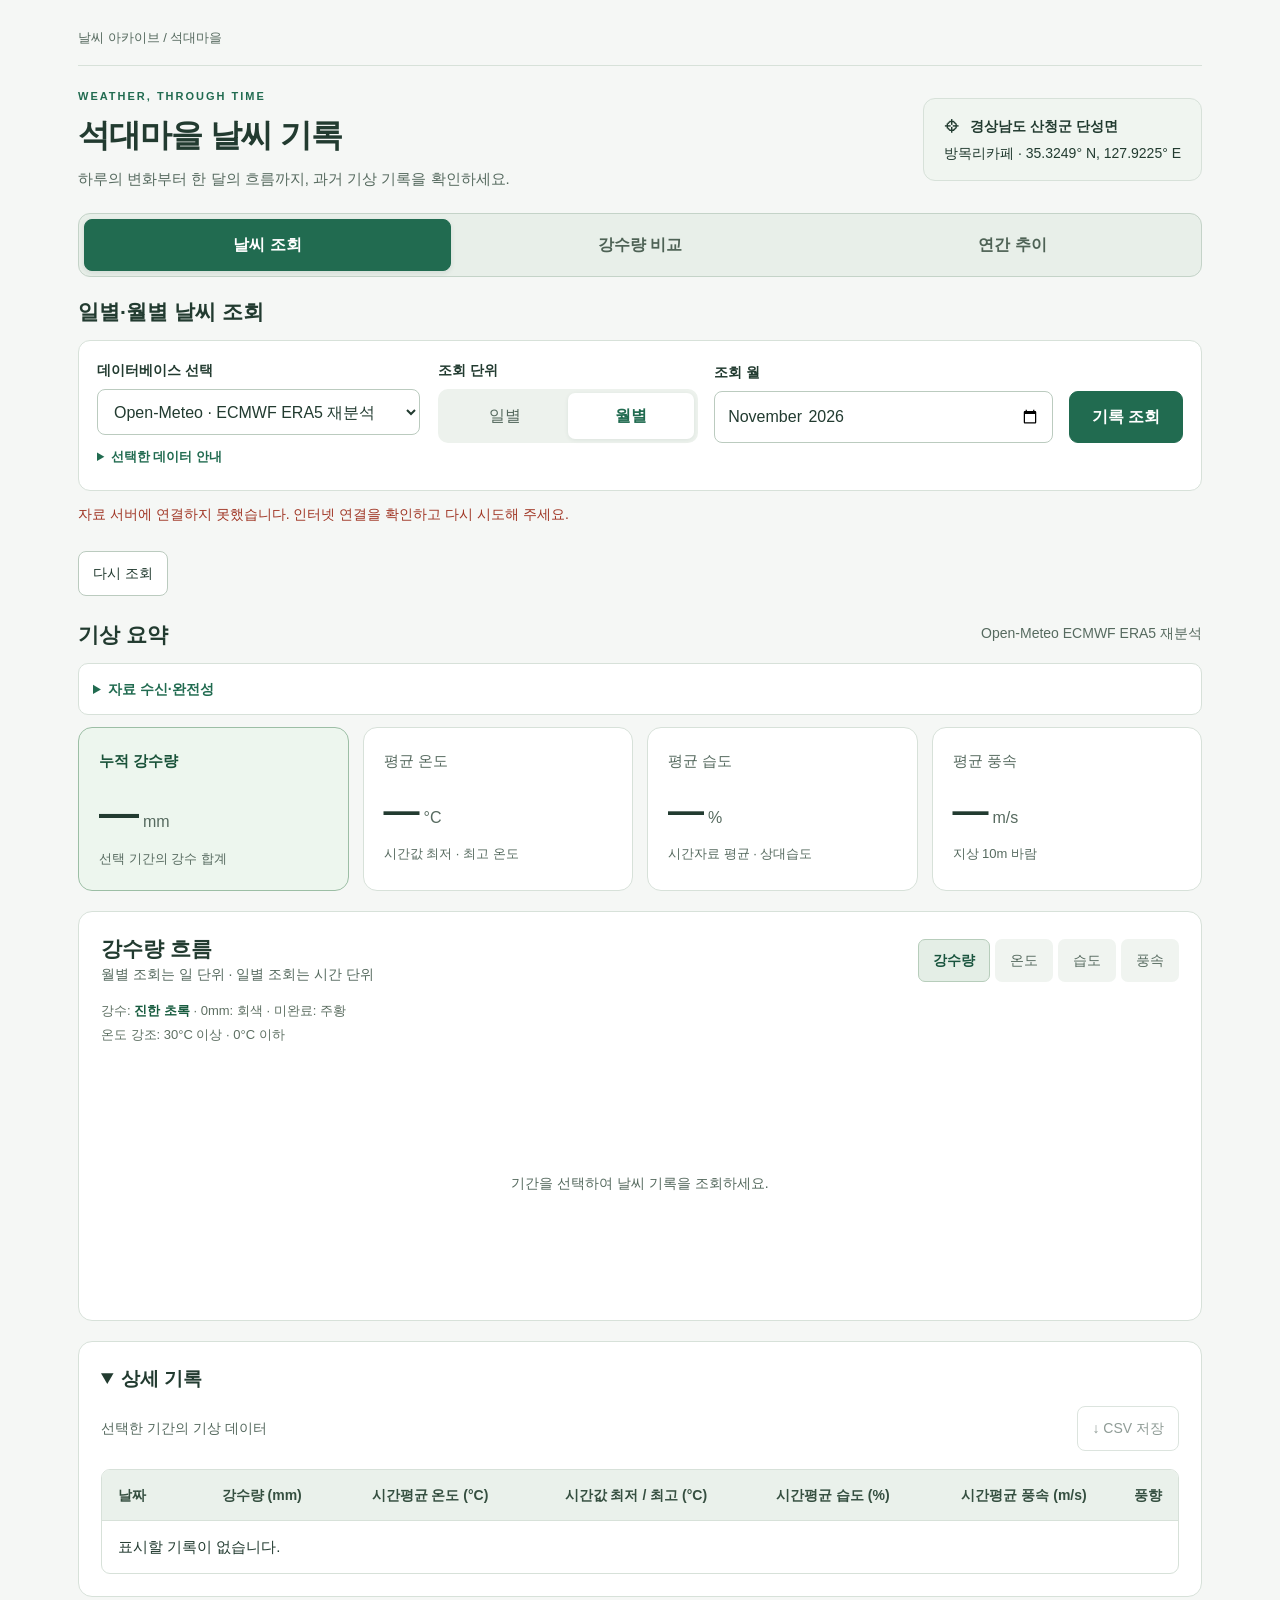
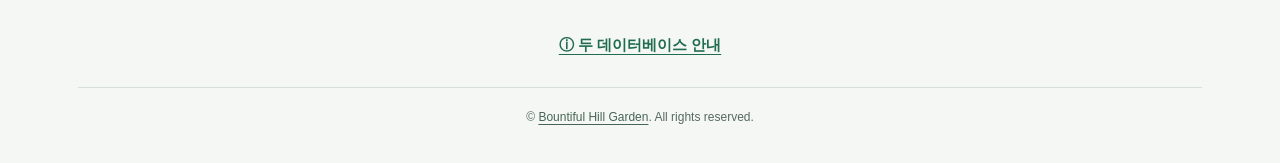
==== commit 07086379: "Link copyright name to email and add boulder favicon" ====
--- a/index.html
+++ b/index.html
@@ -1 +1 @@
-<!doctype html><html lang="ko"><head><meta charset="utf-8"><meta name="viewport" content="width=device-width,initial-scale=1"><title>석대마을 날씨 기록</title><meta name="description" content="산청군 단성면 방목리의 과거 날씨를 일별·월별로 조회하세요."><link rel="stylesheet" href="./design.css?v=20261015-final-audit"></head><body><div class="layout"><main class="shell"><header class="top"><span>날씨 아카이브 / 석대마을</span></header><section class="hero restored-hero"><div><div class="eyebrow">WEATHER, THROUGH TIME</div><h1>석대마을 날씨 기록</h1><p>하루의 변화부터 한 달의 흐름까지, 과거 기상 기록을 확인하세요.</p></div><div class="location"><strong>⌖ &nbsp; 경상남도 산청군 단성면</strong><span id="latLabel">방목리카페 · 35.3249° N, 127.9225° E</span></div></section><nav class="view-tabs prominent-tabs" role="tablist" aria-label="작업 선택"><button id="weatherTab" role="tab" aria-selected="true" aria-controls="weatherPane" tabindex="0" data-view="weather">날씨 조회</button><button id="compareTab" role="tab" aria-selected="false" aria-controls="comparison" tabindex="-1" data-view="compare">강수량 비교</button><button id="yearTab" role="tab" aria-selected="false" aria-controls="yearPane" tabindex="-1" data-view="year">연간 추이</button></nav><div class="section-head query-heading"><h2 id="queryTitle">일별·월별 날씨 조회</h2></div><div id="compactControls" class="compact-controls" hidden><p id="compactLabel"></p><button id="editQuery" class="outline" type="button">조건 변경</button></div><div id="queryControls" class="query-controls"><section class="panel database-panel"><label for="database">데이터베이스 선택</label><select id="database"><option value="era5">Open-Meteo · ECMWF ERA5 재분석</option><option value="kma">기상청 · 산청 ASOS 관측소 (289)</option></select><details class="database-explanation"><summary>선택한 데이터 안내</summary><p id="databaseNote" class="sub"></p></details></section><form class="panel filters" id="form"><div><label>조회 단위</label><div class="seg" role="group" aria-label="조회 단위"><button type="button" data-mode="daily" aria-pressed="false">일별</button><button type="button" data-mode="monthly" class="active" aria-pressed="true">월별</button></div></div><div><label for="period" id="periodLabel">조회 월</label><div class="date-with-weekday"><input id="period" type="month" required min="1940-01"><span id="weekday" class="weekday" aria-live="polite" hidden></span></div></div><button class="primary" id="search">기록 조회</button><p class="hint" id="apiHint">ERA5 재분석 · 7일 전까지 조회</p></form><form id="compareForm" class="compare-form"><div><label for="monthA">기준 월 A</label><input id="monthA" type="month" min="1940-01" value="2025-09" required></div><div><label for="monthB">비교 월 B</label><input id="monthB" type="month" min="1940-01" value="2026-09" required></div><button class="primary" id="compareBtn">강수량 비교</button><label class="same-days"><input id="sameDays" type="checkbox" checked> 동일 일수 비교</label></form><form id="yearForm" class="year-form"><div><label for="year">조회 연도</label><input id="year" type="number" min="1940" max="2026" value="2026" required></div><button class="primary" id="yearBtn">연간 조회</button></form></div><div class="status" id="status" role="status" aria-live="polite">조회할 기간을 선택해 주세요.</div><div id="compareStatus" class="status" role="status" aria-live="polite">예: 2025년 9월과 2026년 9월을 선택한 뒤 비교하세요.</div><div class="status" id="yearStatus" role="status" aria-live="polite"></div><div class="retry-row"><button type="button" id="retryWeather" class="outline" hidden>다시 조회</button><button type="button" id="retryCompare" class="outline" hidden>다시 비교</button><button type="button" id="retryYear" class="outline" hidden>다시 조회</button></div><div id="weatherPane" role="tabpanel" aria-labelledby="weatherTab"><div class="section-head"><div><h2 id="heading">기상 요약</h2><p id="coverage" class="sub" hidden></p></div><span class="sub" id="range">ERA5 과거 재분석</span></div><details class="quality-disclosure"><summary>자료 수신·완전성</summary><div id="qualityReport" class="quality-report">조회 후 표시됩니다.</div><button id="freshWeather" class="outline" type="button" disabled>원본 새로 조회</button></details><details id="coordinateDisclosure" class="coordinate-disclosure" hidden><summary>조회 위치·좌표</summary><div id="era5Coordinates" class="coordinate-panel" hidden><div><strong>주소 좌표 · 방목리카페</strong><span>위도 35.3249° N · 경도 127.9225° E</span></div><div><strong id="dataCoordinateLabel">실제 데이터 격자 · ERA5</strong><span id="gridCoordinates"></span></div></div></details><div class="cards"><div class="panel card"><span class="symbol">☂</span><small>누적 강수량</small><div class="number" id="rain">—<span>mm</span></div><div class="detail" id="rainDetail">선택 기간의 강수 합계</div></div><div class="panel card"><span class="symbol">◡</span><small>평균 온도</small><div class="number" id="temp">—<span>°C</span></div><div class="detail" id="tempDetail">최저 · 최고 온도</div></div><div class="panel card"><span class="symbol">♧</span><small>평균 습도</small><div class="number" id="humidity">—<span>%</span></div><div class="detail" id="humidityDetail">시간자료 평균 · 상대습도</div></div><div class="panel card"><span class="symbol">≋</span><small>평균 풍속</small><div class="number" id="wind">—<span>m/s</span></div><div class="detail" id="windDetail">지상 10m 바람</div></div></div><section class="panel chart-panel"><div class="chart-top"><div><h2 id="chartTitle">강수량 흐름</h2><p class="sub" id="chartSubtitle">월별 조회는 일 단위 · 일별 조회는 시간 단위</p></div><div class="metric" role="group" aria-label="차트 항목"><button data-metric="rain" class="active" aria-pressed="true">강수량</button><button data-metric="temp" aria-pressed="false">온도</button><button data-metric="humidity" aria-pressed="false">습도</button><button data-metric="wind" aria-pressed="false">풍속</button></div></div><p class="data-legend">강수: <b>진한 초록</b> · 0mm: 회색 · 미완료: 주황<br>온도 강조: 30°C 이상 · 0°C 이하</p><div class="chart" id="chart"><div class="empty">날씨 기록을 불러오는 중입니다.</div></div></section><details class="panel table-panel record-disclosure" id="detailPanel" open><summary>상세 기록</summary><div class="disclosure-content"><div class="section-head" style="margin:0"><div><p class="sub" id="tableSubtitle">선택한 기간의 기상 데이터</p></div><button id="download" class="outline" disabled>↓ CSV 저장</button></div><div class="table-wrap"><table><thead><tr><th id="timeHeader">날짜</th><th id="rainHeader">강수량 (mm)</th><th id="tempHeader">시간평균 온도 (°C)</th><th id="extremeHeader">시간값 최저 / 최고 (°C)</th><th id="humidityHeader">시간평균 습도 (%)</th><th id="windHeader">시간평균 풍속 (m/s)</th><th>풍향</th></tr></thead><tbody id="rows"><tr><td colspan="7">조회 후 상세 기록이 표시됩니다.</td></tr></tbody></table></div><div id="recordCards" class="record-cards" aria-label="상세 기록 카드"></div></div></details></div><section class="panel compare-box" id="comparison" role="tabpanel" aria-labelledby="compareTab" hidden><div class="section-head" style="margin:0"><div><h2>강수량 비교 결과</h2><p class="sub">서로 다른 두 월의 강수 기록을 같은 날짜 축에서 비교하세요.</p></div></div><div id="compareSummary" class="compare-results"></div><div id="compareLegend" class="compare-legend"></div><div id="compareChart" class="compare-chart"><div class="empty">두 월의 날짜별 강수량이 나란히 표시됩니다.</div></div><div class="section-head"><h2>날짜별 비교</h2><button id="compareDownload" class="outline" disabled>↓ 비교 CSV 저장</button></div><div class="table-wrap"><table><thead><tr><th>일</th><th id="colA">월 A (mm)</th><th id="colB">월 B (mm)</th><th>차이 B − A (mm)</th></tr></thead><tbody id="compareRows"><tr><td colspan="4">비교 후 기록이 표시됩니다.</td></tr></tbody></table></div><div id="comparisonCards" class="record-cards" aria-label="날짜별 강수량 비교 카드"></div><p class="sub" style="margin-top:14px">강수일: 일 강수량 &gt; 0mm · 차이: 비교 월 B − 기준 월 A · 결측·해당 날짜 없음은 ‘—’ 표시<br>자료가 일부만 제공된 월은 조회 범위를 표시합니다. 두 월의 조회 일수가 다르면 총량 비교에 유의하세요.</p></section><section class="panel year-box" id="yearPane" role="tabpanel" aria-labelledby="yearTab" hidden><div class="section-head"><div><h2>연간 월별 추이</h2><p class="sub">현재 월은 제공된 날짜까지 표시하고, 결측·미조회 월은 0으로 표시하지 않습니다.</p></div><button class="outline" id="yearDownload" disabled>↓ 연간 CSV 저장</button></div><div class="metric" role="group" aria-label="연간 차트 항목"><button type="button" data-year-metric="rain" class="active" aria-pressed="true">강수량</button><button type="button" data-year-metric="temp" aria-pressed="false">평균 온도</button></div><div id="yearChart" class="chart"><div class="empty">연도를 선택하고 조회하세요.</div></div><div id="yearQuality" class="sub"></div><div class="table-wrap"><table><thead><tr><th>월</th><th>강수량 (mm)</th><th>시간평균 온도 (°C)</th><th>수신 범위·상태</th></tr></thead><tbody id="yearRows"><tr><td colspan="4">조회 후 표시됩니다.</td></tr></tbody></table></div></section><div class="guide-link"><a href="./data-guide.html">ⓘ 두 데이터베이스 안내</a></div><div class="copyright">© Bountiful Hill Garden. All rights reserved. <a href="mailto:voidid@naver.com">voidid@naver.com</a></div></main></div><script src="provider.js?v=20261015-final-audit"></script><script src="app.js?v=20261015-final-audit"></script><script src="compare.js?v=20261015-final-audit"></script><script src="year.js?v=20261015-final-audit"></script><script src="interface.js?v=20261015-final-audit"></script></body></html>
+<!doctype html><html lang="ko"><head><meta charset="utf-8"><meta name="viewport" content="width=device-width,initial-scale=1"><title>석대마을 날씨 기록</title><meta name="description" content="산청군 단성면 방목리의 과거 날씨를 일별·월별로 조회하세요."><link rel="stylesheet" href="./design.css?v=20261015-stone"><link rel="icon" href="./favicon.ico?v=20261015-stone" sizes="any"><link rel="icon" type="image/svg+xml" href="./favicon.svg?v=20261015-stone"><link rel="apple-touch-icon" sizes="180x180" href="./apple-touch-icon.png?v=20261015-stone"></head><body><div class="layout"><main class="shell"><header class="top"><span>날씨 아카이브 / 석대마을</span></header><section class="hero restored-hero"><div><div class="eyebrow">WEATHER, THROUGH TIME</div><h1>석대마을 날씨 기록</h1><p>하루의 변화부터 한 달의 흐름까지, 과거 기상 기록을 확인하세요.</p></div><div class="location"><strong>⌖ &nbsp; 경상남도 산청군 단성면</strong><span id="latLabel">방목리카페 · 35.3249° N, 127.9225° E</span></div></section><nav class="view-tabs prominent-tabs" role="tablist" aria-label="작업 선택"><button id="weatherTab" role="tab" aria-selected="true" aria-controls="weatherPane" tabindex="0" data-view="weather">날씨 조회</button><button id="compareTab" role="tab" aria-selected="false" aria-controls="comparison" tabindex="-1" data-view="compare">강수량 비교</button><button id="yearTab" role="tab" aria-selected="false" aria-controls="yearPane" tabindex="-1" data-view="year">연간 추이</button></nav><div class="section-head query-heading"><h2 id="queryTitle">일별·월별 날씨 조회</h2></div><div id="compactControls" class="compact-controls" hidden><p id="compactLabel"></p><button id="editQuery" class="outline" type="button">조건 변경</button></div><div id="queryControls" class="query-controls"><section class="panel database-panel"><label for="database">데이터베이스 선택</label><select id="database"><option value="era5">Open-Meteo · ECMWF ERA5 재분석</option><option value="kma">기상청 · 산청 ASOS 관측소 (289)</option></select><details class="database-explanation"><summary>선택한 데이터 안내</summary><p id="databaseNote" class="sub"></p></details></section><form class="panel filters" id="form"><div><label>조회 단위</label><div class="seg" role="group" aria-label="조회 단위"><button type="button" data-mode="daily" aria-pressed="false">일별</button><button type="button" data-mode="monthly" class="active" aria-pressed="true">월별</button></div></div><div><label for="period" id="periodLabel">조회 월</label><div class="date-with-weekday"><input id="period" type="month" required min="1940-01"><span id="weekday" class="weekday" aria-live="polite" hidden></span></div></div><button class="primary" id="search">기록 조회</button><p class="hint" id="apiHint">ERA5 재분석 · 7일 전까지 조회</p></form><form id="compareForm" class="compare-form"><div><label for="monthA">기준 월 A</label><input id="monthA" type="month" min="1940-01" value="2025-09" required></div><div><label for="monthB">비교 월 B</label><input id="monthB" type="month" min="1940-01" value="2026-09" required></div><button class="primary" id="compareBtn">강수량 비교</button><label class="same-days"><input id="sameDays" type="checkbox" checked> 동일 일수 비교</label></form><form id="yearForm" class="year-form"><div><label for="year">조회 연도</label><div class="year-selector"><button type="button" id="previousYear" class="outline" aria-label="이전 연도 선택">이전</button><select id="year" required><option value="2026">2026년</option></select><button type="button" id="nextYear" class="outline" aria-label="다음 연도 선택">다음</button></div></div><button class="primary" id="yearBtn">연간 조회</button></form></div><div class="status" id="status" role="status" aria-live="polite">조회할 기간을 선택해 주세요.</div><div id="compareStatus" class="status" role="status" aria-live="polite">예: 2025년 9월과 2026년 9월을 선택한 뒤 비교하세요.</div><div class="status" id="yearStatus" role="status" aria-live="polite"></div><div class="retry-row"><button type="button" id="retryWeather" class="outline" hidden>다시 조회</button><button type="button" id="retryCompare" class="outline" hidden>다시 비교</button><button type="button" id="retryYear" class="outline" hidden>다시 조회</button></div><div id="weatherPane" role="tabpanel" aria-labelledby="weatherTab"><div class="section-head"><div><h2 id="heading">기상 요약</h2><p id="coverage" class="sub" hidden></p></div><span class="sub" id="range">ERA5 과거 재분석</span></div><details class="quality-disclosure"><summary>자료 수신·완전성</summary><div id="qualityReport" class="quality-report">조회 후 표시됩니다.</div><button id="freshWeather" class="outline" type="button" disabled>원본 새로 조회</button></details><details id="coordinateDisclosure" class="coordinate-disclosure" hidden><summary>조회 위치·좌표</summary><div id="era5Coordinates" class="coordinate-panel" hidden><div><strong>주소 좌표 · 방목리카페</strong><span>위도 35.3249° N · 경도 127.9225° E</span></div><div><strong id="dataCoordinateLabel">실제 데이터 격자 · ERA5</strong><span id="gridCoordinates"></span></div></div></details><div class="cards"><div class="panel card"><span class="symbol">☂</span><small>누적 강수량</small><div class="number" id="rain">—<span>mm</span></div><div class="detail" id="rainDetail">선택 기간의 강수 합계</div></div><div class="panel card"><span class="symbol">◡</span><small>평균 온도</small><div class="number" id="temp">—<span>°C</span></div><div class="detail" id="tempDetail">최저 · 최고 온도</div></div><div class="panel card"><span class="symbol">♧</span><small>평균 습도</small><div class="number" id="humidity">—<span>%</span></div><div class="detail" id="humidityDetail">시간자료 평균 · 상대습도</div></div><div class="panel card"><span class="symbol">≋</span><small>평균 풍속</small><div class="number" id="wind">—<span>m/s</span></div><div class="detail" id="windDetail">지상 10m 바람</div></div></div><section class="panel chart-panel"><div class="chart-top"><div><h2 id="chartTitle">강수량 흐름</h2><p class="sub" id="chartSubtitle">월별 조회는 일 단위 · 일별 조회는 시간 단위</p></div><div class="metric" role="group" aria-label="차트 항목"><button data-metric="rain" class="active" aria-pressed="true">강수량</button><button data-metric="temp" aria-pressed="false">온도</button><button data-metric="humidity" aria-pressed="false">습도</button><button data-metric="wind" aria-pressed="false">풍속</button></div></div><p class="data-legend">강수: <b>진한 초록</b> · 0mm: 회색 · 미완료: 주황<br>온도 강조: 30°C 이상 · 0°C 이하</p><div class="chart" id="chart"><div class="empty">날씨 기록을 불러오는 중입니다.</div></div></section><details class="panel table-panel record-disclosure" id="detailPanel" open><summary>상세 기록</summary><div class="disclosure-content"><div class="section-head" style="margin:0"><div><p class="sub" id="tableSubtitle">선택한 기간의 기상 데이터</p></div><button id="download" class="outline" disabled>↓ CSV 저장</button></div><div class="table-wrap"><table><thead><tr><th id="timeHeader">날짜</th><th id="rainHeader">강수량 (mm)</th><th id="tempHeader">시간평균 온도 (°C)</th><th id="extremeHeader">시간값 최저 / 최고 (°C)</th><th id="humidityHeader">시간평균 습도 (%)</th><th id="windHeader">시간평균 풍속 (m/s)</th><th>풍향</th></tr></thead><tbody id="rows"><tr><td colspan="7">조회 후 상세 기록이 표시됩니다.</td></tr></tbody></table></div><div id="recordCards" class="record-cards" aria-label="상세 기록 카드"></div></div></details></div><section class="panel compare-box" id="comparison" role="tabpanel" aria-labelledby="compareTab" hidden><div class="section-head" style="margin:0"><div><h2>강수량 비교 결과</h2><p class="sub">서로 다른 두 월의 강수 기록을 같은 날짜 축에서 비교하세요.</p></div></div><div id="compareSummary" class="compare-results"></div><div id="compareLegend" class="compare-legend"></div><div id="compareChart" class="compare-chart"><div class="empty">두 월의 날짜별 강수량이 나란히 표시됩니다.</div></div><div class="section-head"><h2>날짜별 비교</h2><button id="compareDownload" class="outline" disabled>↓ 비교 CSV 저장</button></div><div class="table-wrap"><table><thead><tr><th>일</th><th id="colA">월 A (mm)</th><th id="colB">월 B (mm)</th><th>차이 B − A (mm)</th></tr></thead><tbody id="compareRows"><tr><td colspan="4">비교 후 기록이 표시됩니다.</td></tr></tbody></table></div><div id="comparisonCards" class="record-cards" aria-label="날짜별 강수량 비교 카드"></div><p class="sub" style="margin-top:14px">강수일: 일 강수량 &gt; 0mm · 차이: 비교 월 B − 기준 월 A · 결측·해당 날짜 없음은 ‘—’ 표시<br>자료가 일부만 제공된 월은 조회 범위를 표시합니다. 두 월의 조회 일수가 다르면 총량 비교에 유의하세요.</p></section><section class="panel year-box" id="yearPane" role="tabpanel" aria-labelledby="yearTab" hidden><div class="section-head"><div><h2>연간 월별 추이</h2><p class="sub">현재 월은 제공된 날짜까지 표시하고, 결측·미조회 월은 0으로 표시하지 않습니다.</p></div><button class="outline" id="yearDownload" disabled>↓ 연간 CSV 저장</button></div><div class="metric" role="group" aria-label="연간 차트 항목"><button type="button" data-year-metric="rain" class="active" aria-pressed="true">강수량</button><button type="button" data-year-metric="temp" aria-pressed="false">평균 온도</button></div><div id="yearChart" class="chart"><div class="empty">연도를 선택하고 조회하세요.</div></div><div id="yearQuality" class="sub"></div><div class="table-wrap"><table><thead><tr><th>월</th><th>강수량 (mm)</th><th>시간평균 온도 (°C)</th><th>수신 범위·상태</th></tr></thead><tbody id="yearRows"><tr><td colspan="4">조회 후 표시됩니다.</td></tr></tbody></table></div></section><div class="guide-link"><a href="./data-guide.html">ⓘ 두 데이터베이스 안내</a></div><div class="copyright">© <a href="mailto:voidid@naver.com">Bountiful Hill Garden</a>. All rights reserved.</div></main></div><script src="provider.js?v=20261015-release-year"></script><script src="app.js?v=20261015-release-year"></script><script src="compare.js?v=20261015-release-year"></script><script src="year.js?v=20261015-release-year"></script><script src="interface.js?v=20261015-release-year"></script></body></html>
--- a/design.css
+++ b/design.css
@@ -22,3 +22,7 @@
 td.rain-wet{background:#e8f4eb!important}td.rain-zero{background:#fafafa!important}.rain-zero span,.rain-zero strong{color:inherit!important;font-weight:400!important}
 
 .copyright a{display:inline-block;color:#476553;text-decoration:underline;text-underline-offset:3px;margin-left:8px;overflow-wrap:anywhere}@media(max-width:700px){.copyright a{display:block;margin-left:0;margin-top:6px}}
+
+.year-selector{display:grid;grid-template-columns:auto minmax(110px,1fr) auto;gap:8px;align-items:center}.year-selector select{width:100%;min-width:0;min-height:46px}.year-selector button{min-height:46px;padding:10px 14px;white-space:nowrap}.year-selector button:disabled{opacity:.45;cursor:default}@media(max-width:700px){.year-form{grid-template-columns:1fr}.year-form>.primary{width:100%}.year-selector{grid-template-columns:64px minmax(0,1fr) 64px}.year-selector button{padding:10px 6px}}
+
+.copyright a{display:inline;margin:0}@media(max-width:700px){.copyright a{display:inline;margin:0}}
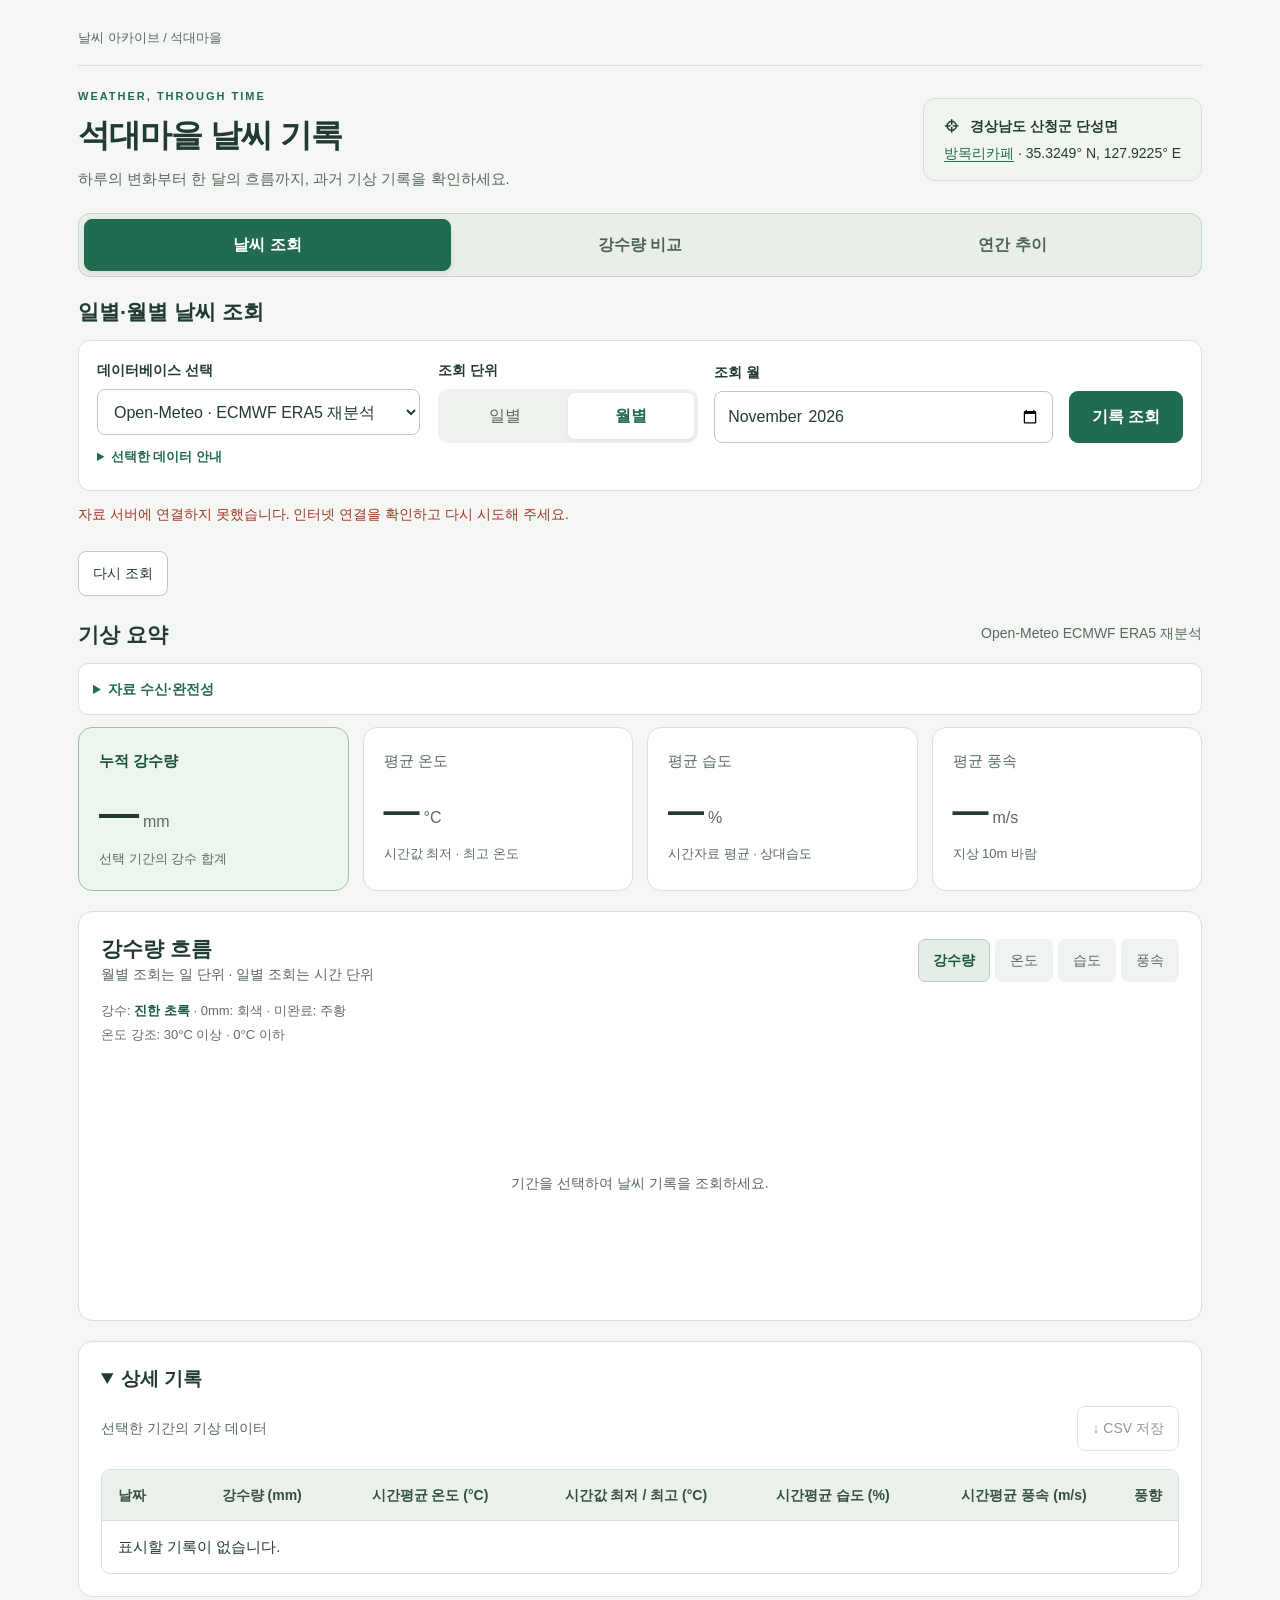
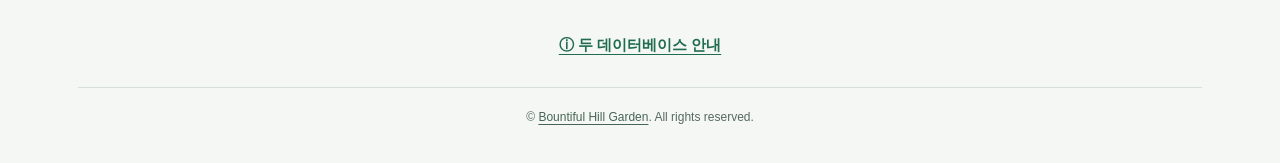
==== commit cd7f2ea6: "Link cafe references to Kakao Map" ====
--- a/index.html
+++ b/index.html
@@ -1 +1 @@
-<!doctype html><html lang="ko"><head><meta charset="utf-8"><meta name="viewport" content="width=device-width,initial-scale=1"><title>석대마을 날씨 기록</title><meta name="description" content="산청군 단성면 방목리의 과거 날씨를 일별·월별로 조회하세요."><link rel="stylesheet" href="./design.css?v=20261015-stone"><link rel="icon" href="./favicon.ico?v=20261015-stone" sizes="any"><link rel="icon" type="image/svg+xml" href="./favicon.svg?v=20261015-stone"><link rel="apple-touch-icon" sizes="180x180" href="./apple-touch-icon.png?v=20261015-stone"></head><body><div class="layout"><main class="shell"><header class="top"><span>날씨 아카이브 / 석대마을</span></header><section class="hero restored-hero"><div><div class="eyebrow">WEATHER, THROUGH TIME</div><h1>석대마을 날씨 기록</h1><p>하루의 변화부터 한 달의 흐름까지, 과거 기상 기록을 확인하세요.</p></div><div class="location"><strong>⌖ &nbsp; 경상남도 산청군 단성면</strong><span id="latLabel">방목리카페 · 35.3249° N, 127.9225° E</span></div></section><nav class="view-tabs prominent-tabs" role="tablist" aria-label="작업 선택"><button id="weatherTab" role="tab" aria-selected="true" aria-controls="weatherPane" tabindex="0" data-view="weather">날씨 조회</button><button id="compareTab" role="tab" aria-selected="false" aria-controls="comparison" tabindex="-1" data-view="compare">강수량 비교</button><button id="yearTab" role="tab" aria-selected="false" aria-controls="yearPane" tabindex="-1" data-view="year">연간 추이</button></nav><div class="section-head query-heading"><h2 id="queryTitle">일별·월별 날씨 조회</h2></div><div id="compactControls" class="compact-controls" hidden><p id="compactLabel"></p><button id="editQuery" class="outline" type="button">조건 변경</button></div><div id="queryControls" class="query-controls"><section class="panel database-panel"><label for="database">데이터베이스 선택</label><select id="database"><option value="era5">Open-Meteo · ECMWF ERA5 재분석</option><option value="kma">기상청 · 산청 ASOS 관측소 (289)</option></select><details class="database-explanation"><summary>선택한 데이터 안내</summary><p id="databaseNote" class="sub"></p></details></section><form class="panel filters" id="form"><div><label>조회 단위</label><div class="seg" role="group" aria-label="조회 단위"><button type="button" data-mode="daily" aria-pressed="false">일별</button><button type="button" data-mode="monthly" class="active" aria-pressed="true">월별</button></div></div><div><label for="period" id="periodLabel">조회 월</label><div class="date-with-weekday"><input id="period" type="month" required min="1940-01"><span id="weekday" class="weekday" aria-live="polite" hidden></span></div></div><button class="primary" id="search">기록 조회</button><p class="hint" id="apiHint">ERA5 재분석 · 7일 전까지 조회</p></form><form id="compareForm" class="compare-form"><div><label for="monthA">기준 월 A</label><input id="monthA" type="month" min="1940-01" value="2025-09" required></div><div><label for="monthB">비교 월 B</label><input id="monthB" type="month" min="1940-01" value="2026-09" required></div><button class="primary" id="compareBtn">강수량 비교</button><label class="same-days"><input id="sameDays" type="checkbox" checked> 동일 일수 비교</label></form><form id="yearForm" class="year-form"><div><label for="year">조회 연도</label><div class="year-selector"><button type="button" id="previousYear" class="outline" aria-label="이전 연도 선택">이전</button><select id="year" required><option value="2026">2026년</option></select><button type="button" id="nextYear" class="outline" aria-label="다음 연도 선택">다음</button></div></div><button class="primary" id="yearBtn">연간 조회</button></form></div><div class="status" id="status" role="status" aria-live="polite">조회할 기간을 선택해 주세요.</div><div id="compareStatus" class="status" role="status" aria-live="polite">예: 2025년 9월과 2026년 9월을 선택한 뒤 비교하세요.</div><div class="status" id="yearStatus" role="status" aria-live="polite"></div><div class="retry-row"><button type="button" id="retryWeather" class="outline" hidden>다시 조회</button><button type="button" id="retryCompare" class="outline" hidden>다시 비교</button><button type="button" id="retryYear" class="outline" hidden>다시 조회</button></div><div id="weatherPane" role="tabpanel" aria-labelledby="weatherTab"><div class="section-head"><div><h2 id="heading">기상 요약</h2><p id="coverage" class="sub" hidden></p></div><span class="sub" id="range">ERA5 과거 재분석</span></div><details class="quality-disclosure"><summary>자료 수신·완전성</summary><div id="qualityReport" class="quality-report">조회 후 표시됩니다.</div><button id="freshWeather" class="outline" type="button" disabled>원본 새로 조회</button></details><details id="coordinateDisclosure" class="coordinate-disclosure" hidden><summary>조회 위치·좌표</summary><div id="era5Coordinates" class="coordinate-panel" hidden><div><strong>주소 좌표 · 방목리카페</strong><span>위도 35.3249° N · 경도 127.9225° E</span></div><div><strong id="dataCoordinateLabel">실제 데이터 격자 · ERA5</strong><span id="gridCoordinates"></span></div></div></details><div class="cards"><div class="panel card"><span class="symbol">☂</span><small>누적 강수량</small><div class="number" id="rain">—<span>mm</span></div><div class="detail" id="rainDetail">선택 기간의 강수 합계</div></div><div class="panel card"><span class="symbol">◡</span><small>평균 온도</small><div class="number" id="temp">—<span>°C</span></div><div class="detail" id="tempDetail">최저 · 최고 온도</div></div><div class="panel card"><span class="symbol">♧</span><small>평균 습도</small><div class="number" id="humidity">—<span>%</span></div><div class="detail" id="humidityDetail">시간자료 평균 · 상대습도</div></div><div class="panel card"><span class="symbol">≋</span><small>평균 풍속</small><div class="number" id="wind">—<span>m/s</span></div><div class="detail" id="windDetail">지상 10m 바람</div></div></div><section class="panel chart-panel"><div class="chart-top"><div><h2 id="chartTitle">강수량 흐름</h2><p class="sub" id="chartSubtitle">월별 조회는 일 단위 · 일별 조회는 시간 단위</p></div><div class="metric" role="group" aria-label="차트 항목"><button data-metric="rain" class="active" aria-pressed="true">강수량</button><button data-metric="temp" aria-pressed="false">온도</button><button data-metric="humidity" aria-pressed="false">습도</button><button data-metric="wind" aria-pressed="false">풍속</button></div></div><p class="data-legend">강수: <b>진한 초록</b> · 0mm: 회색 · 미완료: 주황<br>온도 강조: 30°C 이상 · 0°C 이하</p><div class="chart" id="chart"><div class="empty">날씨 기록을 불러오는 중입니다.</div></div></section><details class="panel table-panel record-disclosure" id="detailPanel" open><summary>상세 기록</summary><div class="disclosure-content"><div class="section-head" style="margin:0"><div><p class="sub" id="tableSubtitle">선택한 기간의 기상 데이터</p></div><button id="download" class="outline" disabled>↓ CSV 저장</button></div><div class="table-wrap"><table><thead><tr><th id="timeHeader">날짜</th><th id="rainHeader">강수량 (mm)</th><th id="tempHeader">시간평균 온도 (°C)</th><th id="extremeHeader">시간값 최저 / 최고 (°C)</th><th id="humidityHeader">시간평균 습도 (%)</th><th id="windHeader">시간평균 풍속 (m/s)</th><th>풍향</th></tr></thead><tbody id="rows"><tr><td colspan="7">조회 후 상세 기록이 표시됩니다.</td></tr></tbody></table></div><div id="recordCards" class="record-cards" aria-label="상세 기록 카드"></div></div></details></div><section class="panel compare-box" id="comparison" role="tabpanel" aria-labelledby="compareTab" hidden><div class="section-head" style="margin:0"><div><h2>강수량 비교 결과</h2><p class="sub">서로 다른 두 월의 강수 기록을 같은 날짜 축에서 비교하세요.</p></div></div><div id="compareSummary" class="compare-results"></div><div id="compareLegend" class="compare-legend"></div><div id="compareChart" class="compare-chart"><div class="empty">두 월의 날짜별 강수량이 나란히 표시됩니다.</div></div><div class="section-head"><h2>날짜별 비교</h2><button id="compareDownload" class="outline" disabled>↓ 비교 CSV 저장</button></div><div class="table-wrap"><table><thead><tr><th>일</th><th id="colA">월 A (mm)</th><th id="colB">월 B (mm)</th><th>차이 B − A (mm)</th></tr></thead><tbody id="compareRows"><tr><td colspan="4">비교 후 기록이 표시됩니다.</td></tr></tbody></table></div><div id="comparisonCards" class="record-cards" aria-label="날짜별 강수량 비교 카드"></div><p class="sub" style="margin-top:14px">강수일: 일 강수량 &gt; 0mm · 차이: 비교 월 B − 기준 월 A · 결측·해당 날짜 없음은 ‘—’ 표시<br>자료가 일부만 제공된 월은 조회 범위를 표시합니다. 두 월의 조회 일수가 다르면 총량 비교에 유의하세요.</p></section><section class="panel year-box" id="yearPane" role="tabpanel" aria-labelledby="yearTab" hidden><div class="section-head"><div><h2>연간 월별 추이</h2><p class="sub">현재 월은 제공된 날짜까지 표시하고, 결측·미조회 월은 0으로 표시하지 않습니다.</p></div><button class="outline" id="yearDownload" disabled>↓ 연간 CSV 저장</button></div><div class="metric" role="group" aria-label="연간 차트 항목"><button type="button" data-year-metric="rain" class="active" aria-pressed="true">강수량</button><button type="button" data-year-metric="temp" aria-pressed="false">평균 온도</button></div><div id="yearChart" class="chart"><div class="empty">연도를 선택하고 조회하세요.</div></div><div id="yearQuality" class="sub"></div><div class="table-wrap"><table><thead><tr><th>월</th><th>강수량 (mm)</th><th>시간평균 온도 (°C)</th><th>수신 범위·상태</th></tr></thead><tbody id="yearRows"><tr><td colspan="4">조회 후 표시됩니다.</td></tr></tbody></table></div></section><div class="guide-link"><a href="./data-guide.html">ⓘ 두 데이터베이스 안내</a></div><div class="copyright">© <a href="mailto:voidid@naver.com">Bountiful Hill Garden</a>. All rights reserved.</div></main></div><script src="provider.js?v=20261015-release-year"></script><script src="app.js?v=20261015-release-year"></script><script src="compare.js?v=20261015-release-year"></script><script src="year.js?v=20261015-release-year"></script><script src="interface.js?v=20261015-release-year"></script></body></html>
+<!doctype html><html lang="ko"><head><meta charset="utf-8"><meta name="viewport" content="width=device-width,initial-scale=1"><title>석대마을 날씨 기록</title><meta name="description" content="산청군 단성면 방목리의 과거 날씨를 일별·월별로 조회하세요."><link rel="stylesheet" href="./design.css?v=20261015-map-link"><link rel="icon" href="./favicon.ico?v=20261015-stone" sizes="any"><link rel="icon" type="image/svg+xml" href="./favicon.svg?v=20261015-stone"><link rel="apple-touch-icon" sizes="180x180" href="./apple-touch-icon.png?v=20261015-stone"></head><body><div class="layout"><main class="shell"><header class="top"><span>날씨 아카이브 / 석대마을</span></header><section class="hero restored-hero"><div><div class="eyebrow">WEATHER, THROUGH TIME</div><h1>석대마을 날씨 기록</h1><p>하루의 변화부터 한 달의 흐름까지, 과거 기상 기록을 확인하세요.</p></div><div class="location"><strong>⌖ &nbsp; 경상남도 산청군 단성면</strong><span id="latLabel"><a class="place-link" href="https://map.kakao.com/link/map/%EB%B0%A9%EB%AA%A9%EB%A6%AC%EC%B9%B4%ED%8E%98,35.3249,127.9225" target="_blank" rel="noopener noreferrer" aria-label="방목리카페 지도 보기 (새 창)">방목리카페</a> · 35.3249° N, 127.9225° E</span></div></section><nav class="view-tabs prominent-tabs" role="tablist" aria-label="작업 선택"><button id="weatherTab" role="tab" aria-selected="true" aria-controls="weatherPane" tabindex="0" data-view="weather">날씨 조회</button><button id="compareTab" role="tab" aria-selected="false" aria-controls="comparison" tabindex="-1" data-view="compare">강수량 비교</button><button id="yearTab" role="tab" aria-selected="false" aria-controls="yearPane" tabindex="-1" data-view="year">연간 추이</button></nav><div class="section-head query-heading"><h2 id="queryTitle">일별·월별 날씨 조회</h2></div><div id="compactControls" class="compact-controls" hidden><p id="compactLabel"></p><button id="editQuery" class="outline" type="button">조건 변경</button></div><div id="queryControls" class="query-controls"><section class="panel database-panel"><label for="database">데이터베이스 선택</label><select id="database"><option value="era5">Open-Meteo · ECMWF ERA5 재분석</option><option value="kma">기상청 · 산청 ASOS 관측소 (289)</option></select><details class="database-explanation"><summary>선택한 데이터 안내</summary><p id="databaseNote" class="sub"></p></details></section><form class="panel filters" id="form"><div><label>조회 단위</label><div class="seg" role="group" aria-label="조회 단위"><button type="button" data-mode="daily" aria-pressed="false">일별</button><button type="button" data-mode="monthly" class="active" aria-pressed="true">월별</button></div></div><div><label for="period" id="periodLabel">조회 월</label><div class="date-with-weekday"><input id="period" type="month" required min="1940-01"><span id="weekday" class="weekday" aria-live="polite" hidden></span></div></div><button class="primary" id="search">기록 조회</button><p class="hint" id="apiHint">ERA5 재분석 · 7일 전까지 조회</p></form><form id="compareForm" class="compare-form"><div><label for="monthA">기준 월 A</label><input id="monthA" type="month" min="1940-01" value="2025-09" required></div><div><label for="monthB">비교 월 B</label><input id="monthB" type="month" min="1940-01" value="2026-09" required></div><button class="primary" id="compareBtn">강수량 비교</button><label class="same-days"><input id="sameDays" type="checkbox" checked> 동일 일수 비교</label></form><form id="yearForm" class="year-form"><div><label for="year">조회 연도</label><div class="year-selector"><button type="button" id="previousYear" class="outline" aria-label="이전 연도 선택">이전</button><select id="year" required><option value="2026">2026년</option></select><button type="button" id="nextYear" class="outline" aria-label="다음 연도 선택">다음</button></div></div><button class="primary" id="yearBtn">연간 조회</button></form></div><div class="status" id="status" role="status" aria-live="polite">조회할 기간을 선택해 주세요.</div><div id="compareStatus" class="status" role="status" aria-live="polite">예: 2025년 9월과 2026년 9월을 선택한 뒤 비교하세요.</div><div class="status" id="yearStatus" role="status" aria-live="polite"></div><div class="retry-row"><button type="button" id="retryWeather" class="outline" hidden>다시 조회</button><button type="button" id="retryCompare" class="outline" hidden>다시 비교</button><button type="button" id="retryYear" class="outline" hidden>다시 조회</button></div><div id="weatherPane" role="tabpanel" aria-labelledby="weatherTab"><div class="section-head"><div><h2 id="heading">기상 요약</h2><p id="coverage" class="sub" hidden></p></div><span class="sub" id="range">ERA5 과거 재분석</span></div><details class="quality-disclosure"><summary>자료 수신·완전성</summary><div id="qualityReport" class="quality-report">조회 후 표시됩니다.</div><button id="freshWeather" class="outline" type="button" disabled>원본 새로 조회</button></details><details id="coordinateDisclosure" class="coordinate-disclosure" hidden><summary>조회 위치·좌표</summary><div id="era5Coordinates" class="coordinate-panel" hidden><div><strong>주소 좌표 · <a class="place-link" href="https://map.kakao.com/link/map/%EB%B0%A9%EB%AA%A9%EB%A6%AC%EC%B9%B4%ED%8E%98,35.3249,127.9225" target="_blank" rel="noopener noreferrer" aria-label="방목리카페 지도 보기 (새 창)">방목리카페</a></strong><span>위도 35.3249° N · 경도 127.9225° E</span></div><div><strong id="dataCoordinateLabel">실제 데이터 격자 · ERA5</strong><span id="gridCoordinates"></span></div></div></details><div class="cards"><div class="panel card"><span class="symbol">☂</span><small>누적 강수량</small><div class="number" id="rain">—<span>mm</span></div><div class="detail" id="rainDetail">선택 기간의 강수 합계</div></div><div class="panel card"><span class="symbol">◡</span><small>평균 온도</small><div class="number" id="temp">—<span>°C</span></div><div class="detail" id="tempDetail">최저 · 최고 온도</div></div><div class="panel card"><span class="symbol">♧</span><small>평균 습도</small><div class="number" id="humidity">—<span>%</span></div><div class="detail" id="humidityDetail">시간자료 평균 · 상대습도</div></div><div class="panel card"><span class="symbol">≋</span><small>평균 풍속</small><div class="number" id="wind">—<span>m/s</span></div><div class="detail" id="windDetail">지상 10m 바람</div></div></div><section class="panel chart-panel"><div class="chart-top"><div><h2 id="chartTitle">강수량 흐름</h2><p class="sub" id="chartSubtitle">월별 조회는 일 단위 · 일별 조회는 시간 단위</p></div><div class="metric" role="group" aria-label="차트 항목"><button data-metric="rain" class="active" aria-pressed="true">강수량</button><button data-metric="temp" aria-pressed="false">온도</button><button data-metric="humidity" aria-pressed="false">습도</button><button data-metric="wind" aria-pressed="false">풍속</button></div></div><p class="data-legend">강수: <b>진한 초록</b> · 0mm: 회색 · 미완료: 주황<br>온도 강조: 30°C 이상 · 0°C 이하</p><div class="chart" id="chart"><div class="empty">날씨 기록을 불러오는 중입니다.</div></div></section><details class="panel table-panel record-disclosure" id="detailPanel" open><summary>상세 기록</summary><div class="disclosure-content"><div class="section-head" style="margin:0"><div><p class="sub" id="tableSubtitle">선택한 기간의 기상 데이터</p></div><button id="download" class="outline" disabled>↓ CSV 저장</button></div><div class="table-wrap"><table><thead><tr><th id="timeHeader">날짜</th><th id="rainHeader">강수량 (mm)</th><th id="tempHeader">시간평균 온도 (°C)</th><th id="extremeHeader">시간값 최저 / 최고 (°C)</th><th id="humidityHeader">시간평균 습도 (%)</th><th id="windHeader">시간평균 풍속 (m/s)</th><th>풍향</th></tr></thead><tbody id="rows"><tr><td colspan="7">조회 후 상세 기록이 표시됩니다.</td></tr></tbody></table></div><div id="recordCards" class="record-cards" aria-label="상세 기록 카드"></div></div></details></div><section class="panel compare-box" id="comparison" role="tabpanel" aria-labelledby="compareTab" hidden><div class="section-head" style="margin:0"><div><h2>강수량 비교 결과</h2><p class="sub">서로 다른 두 월의 강수 기록을 같은 날짜 축에서 비교하세요.</p></div></div><div id="compareSummary" class="compare-results"></div><div id="compareLegend" class="compare-legend"></div><div id="compareChart" class="compare-chart"><div class="empty">두 월의 날짜별 강수량이 나란히 표시됩니다.</div></div><div class="section-head"><h2>날짜별 비교</h2><button id="compareDownload" class="outline" disabled>↓ 비교 CSV 저장</button></div><div class="table-wrap"><table><thead><tr><th>일</th><th id="colA">월 A (mm)</th><th id="colB">월 B (mm)</th><th>차이 B − A (mm)</th></tr></thead><tbody id="compareRows"><tr><td colspan="4">비교 후 기록이 표시됩니다.</td></tr></tbody></table></div><div id="comparisonCards" class="record-cards" aria-label="날짜별 강수량 비교 카드"></div><p class="sub" style="margin-top:14px">강수일: 일 강수량 &gt; 0mm · 차이: 비교 월 B − 기준 월 A · 결측·해당 날짜 없음은 ‘—’ 표시<br>자료가 일부만 제공된 월은 조회 범위를 표시합니다. 두 월의 조회 일수가 다르면 총량 비교에 유의하세요.</p></section><section class="panel year-box" id="yearPane" role="tabpanel" aria-labelledby="yearTab" hidden><div class="section-head"><div><h2>연간 월별 추이</h2><p class="sub">현재 월은 제공된 날짜까지 표시하고, 결측·미조회 월은 0으로 표시하지 않습니다.</p></div><button class="outline" id="yearDownload" disabled>↓ 연간 CSV 저장</button></div><div class="metric" role="group" aria-label="연간 차트 항목"><button type="button" data-year-metric="rain" class="active" aria-pressed="true">강수량</button><button type="button" data-year-metric="temp" aria-pressed="false">평균 온도</button></div><div id="yearChart" class="chart"><div class="empty">연도를 선택하고 조회하세요.</div></div><div id="yearQuality" class="sub"></div><div class="table-wrap"><table><thead><tr><th>월</th><th>강수량 (mm)</th><th>시간평균 온도 (°C)</th><th>수신 범위·상태</th></tr></thead><tbody id="yearRows"><tr><td colspan="4">조회 후 표시됩니다.</td></tr></tbody></table></div></section><div class="guide-link"><a href="./data-guide.html">ⓘ 두 데이터베이스 안내</a></div><div class="copyright">© <a href="mailto:voidid@naver.com">Bountiful Hill Garden</a>. All rights reserved.</div></main></div><script src="provider.js?v=20261015-map-link"></script><script src="app.js?v=20261015-release-year"></script><script src="compare.js?v=20261015-release-year"></script><script src="year.js?v=20261015-release-year"></script><script src="interface.js?v=20261015-release-year"></script></body></html>
--- a/design.css
+++ b/design.css
@@ -26,3 +26,8 @@
 .year-selector{display:grid;grid-template-columns:auto minmax(110px,1fr) auto;gap:8px;align-items:center}.year-selector select{width:100%;min-width:0;min-height:46px}.year-selector button{min-height:46px;padding:10px 14px;white-space:nowrap}.year-selector button:disabled{opacity:.45;cursor:default}@media(max-width:700px){.year-form{grid-template-columns:1fr}.year-form>.primary{width:100%}.year-selector{grid-template-columns:64px minmax(0,1fr) 64px}.year-selector button{padding:10px 6px}}
 
 .copyright a{display:inline;margin:0}@media(max-width:700px){.copyright a{display:inline;margin:0}}
+
+/* A year only needs a compact selector, rather than the full form width. */
+.year-form{grid-template-columns:230px max-content;justify-content:start;gap:12px}.year-selector{width:230px;max-width:100%;grid-template-columns:48px minmax(0,1fr) 48px;gap:6px}.year-selector select{min-height:44px;height:44px;padding:8px 10px;font-size:16px}.year-selector button{min-height:44px;height:44px;padding:8px 4px;font-size:14px}.year-form>#yearBtn{justify-self:start}@media(max-width:700px){.year-form{grid-template-columns:1fr}.year-form>#yearBtn{justify-self:stretch}.year-selector{width:230px;grid-template-columns:48px minmax(0,1fr) 48px}}
+
+.place-link{color:#216b50;text-decoration:underline;text-underline-offset:3px}
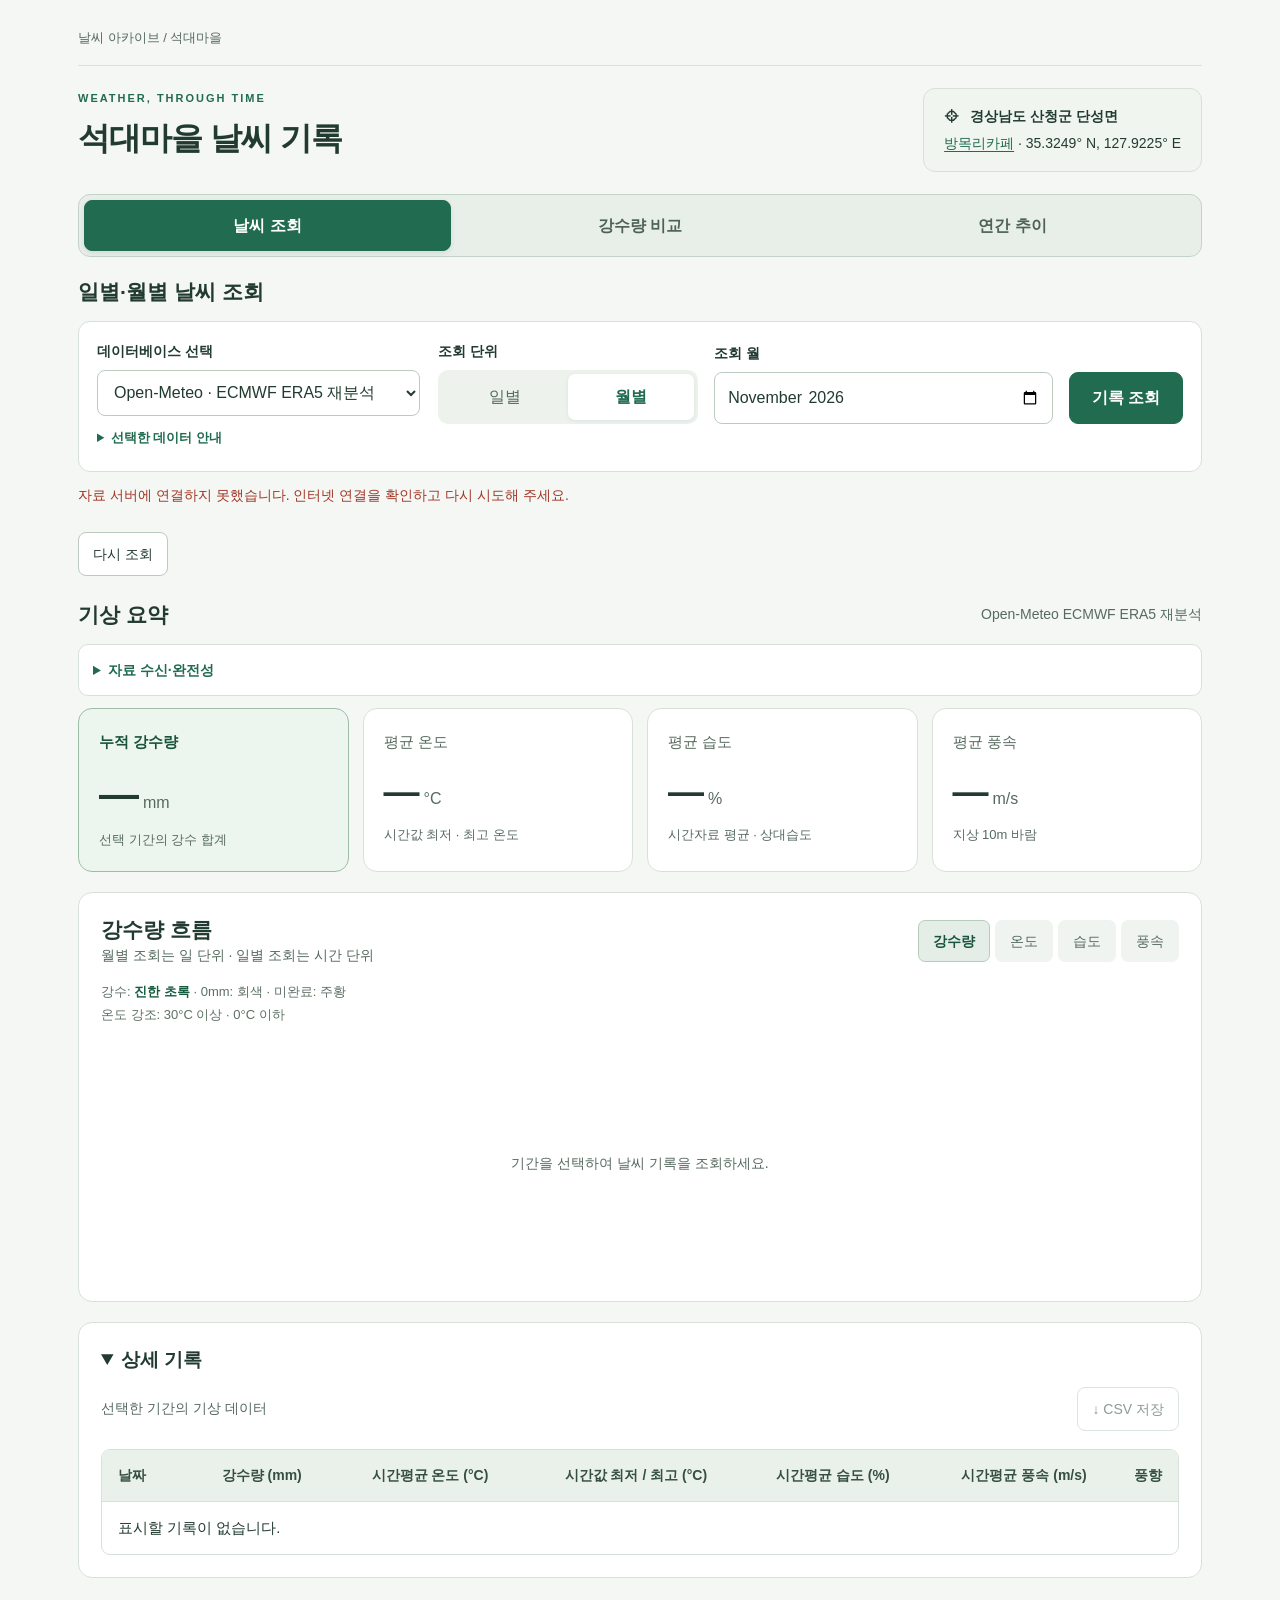
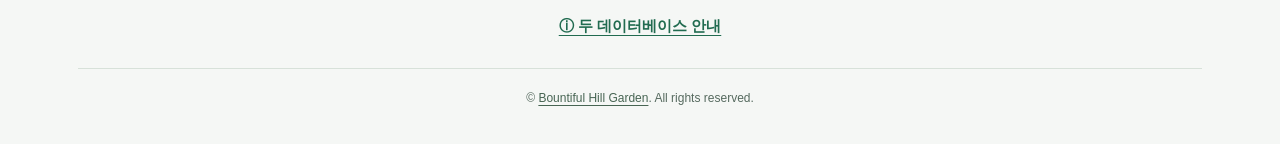
==== commit 9ac3de93: "Remove weather archive introductory sentence" ====
--- a/index.html
+++ b/index.html
@@ -1 +1 @@
-<!doctype html><html lang="ko"><head><meta charset="utf-8"><meta name="viewport" content="width=device-width,initial-scale=1"><title>석대마을 날씨 기록</title><meta name="description" content="산청군 단성면 방목리의 과거 날씨를 일별·월별로 조회하세요."><link rel="stylesheet" href="./design.css?v=20261015-map-link"><link rel="icon" href="./favicon.ico?v=20261015-stone" sizes="any"><link rel="icon" type="image/svg+xml" href="./favicon.svg?v=20261015-stone"><link rel="apple-touch-icon" sizes="180x180" href="./apple-touch-icon.png?v=20261015-stone"></head><body><div class="layout"><main class="shell"><header class="top"><span>날씨 아카이브 / 석대마을</span></header><section class="hero restored-hero"><div><div class="eyebrow">WEATHER, THROUGH TIME</div><h1>석대마을 날씨 기록</h1><p>하루의 변화부터 한 달의 흐름까지, 과거 기상 기록을 확인하세요.</p></div><div class="location"><strong>⌖ &nbsp; 경상남도 산청군 단성면</strong><span id="latLabel"><a class="place-link" href="https://map.kakao.com/link/map/%EB%B0%A9%EB%AA%A9%EB%A6%AC%EC%B9%B4%ED%8E%98,35.3249,127.9225" target="_blank" rel="noopener noreferrer" aria-label="방목리카페 지도 보기 (새 창)">방목리카페</a> · 35.3249° N, 127.9225° E</span></div></section><nav class="view-tabs prominent-tabs" role="tablist" aria-label="작업 선택"><button id="weatherTab" role="tab" aria-selected="true" aria-controls="weatherPane" tabindex="0" data-view="weather">날씨 조회</button><button id="compareTab" role="tab" aria-selected="false" aria-controls="comparison" tabindex="-1" data-view="compare">강수량 비교</button><button id="yearTab" role="tab" aria-selected="false" aria-controls="yearPane" tabindex="-1" data-view="year">연간 추이</button></nav><div class="section-head query-heading"><h2 id="queryTitle">일별·월별 날씨 조회</h2></div><div id="compactControls" class="compact-controls" hidden><p id="compactLabel"></p><button id="editQuery" class="outline" type="button">조건 변경</button></div><div id="queryControls" class="query-controls"><section class="panel database-panel"><label for="database">데이터베이스 선택</label><select id="database"><option value="era5">Open-Meteo · ECMWF ERA5 재분석</option><option value="kma">기상청 · 산청 ASOS 관측소 (289)</option></select><details class="database-explanation"><summary>선택한 데이터 안내</summary><p id="databaseNote" class="sub"></p></details></section><form class="panel filters" id="form"><div><label>조회 단위</label><div class="seg" role="group" aria-label="조회 단위"><button type="button" data-mode="daily" aria-pressed="false">일별</button><button type="button" data-mode="monthly" class="active" aria-pressed="true">월별</button></div></div><div><label for="period" id="periodLabel">조회 월</label><div class="date-with-weekday"><input id="period" type="month" required min="1940-01"><span id="weekday" class="weekday" aria-live="polite" hidden></span></div></div><button class="primary" id="search">기록 조회</button><p class="hint" id="apiHint">ERA5 재분석 · 7일 전까지 조회</p></form><form id="compareForm" class="compare-form"><div><label for="monthA">기준 월 A</label><input id="monthA" type="month" min="1940-01" value="2025-09" required></div><div><label for="monthB">비교 월 B</label><input id="monthB" type="month" min="1940-01" value="2026-09" required></div><button class="primary" id="compareBtn">강수량 비교</button><label class="same-days"><input id="sameDays" type="checkbox" checked> 동일 일수 비교</label></form><form id="yearForm" class="year-form"><div><label for="year">조회 연도</label><div class="year-selector"><button type="button" id="previousYear" class="outline" aria-label="이전 연도 선택">이전</button><select id="year" required><option value="2026">2026년</option></select><button type="button" id="nextYear" class="outline" aria-label="다음 연도 선택">다음</button></div></div><button class="primary" id="yearBtn">연간 조회</button></form></div><div class="status" id="status" role="status" aria-live="polite">조회할 기간을 선택해 주세요.</div><div id="compareStatus" class="status" role="status" aria-live="polite">예: 2025년 9월과 2026년 9월을 선택한 뒤 비교하세요.</div><div class="status" id="yearStatus" role="status" aria-live="polite"></div><div class="retry-row"><button type="button" id="retryWeather" class="outline" hidden>다시 조회</button><button type="button" id="retryCompare" class="outline" hidden>다시 비교</button><button type="button" id="retryYear" class="outline" hidden>다시 조회</button></div><div id="weatherPane" role="tabpanel" aria-labelledby="weatherTab"><div class="section-head"><div><h2 id="heading">기상 요약</h2><p id="coverage" class="sub" hidden></p></div><span class="sub" id="range">ERA5 과거 재분석</span></div><details class="quality-disclosure"><summary>자료 수신·완전성</summary><div id="qualityReport" class="quality-report">조회 후 표시됩니다.</div><button id="freshWeather" class="outline" type="button" disabled>원본 새로 조회</button></details><details id="coordinateDisclosure" class="coordinate-disclosure" hidden><summary>조회 위치·좌표</summary><div id="era5Coordinates" class="coordinate-panel" hidden><div><strong>주소 좌표 · <a class="place-link" href="https://map.kakao.com/link/map/%EB%B0%A9%EB%AA%A9%EB%A6%AC%EC%B9%B4%ED%8E%98,35.3249,127.9225" target="_blank" rel="noopener noreferrer" aria-label="방목리카페 지도 보기 (새 창)">방목리카페</a></strong><span>위도 35.3249° N · 경도 127.9225° E</span></div><div><strong id="dataCoordinateLabel">실제 데이터 격자 · ERA5</strong><span id="gridCoordinates"></span></div></div></details><div class="cards"><div class="panel card"><span class="symbol">☂</span><small>누적 강수량</small><div class="number" id="rain">—<span>mm</span></div><div class="detail" id="rainDetail">선택 기간의 강수 합계</div></div><div class="panel card"><span class="symbol">◡</span><small>평균 온도</small><div class="number" id="temp">—<span>°C</span></div><div class="detail" id="tempDetail">최저 · 최고 온도</div></div><div class="panel card"><span class="symbol">♧</span><small>평균 습도</small><div class="number" id="humidity">—<span>%</span></div><div class="detail" id="humidityDetail">시간자료 평균 · 상대습도</div></div><div class="panel card"><span class="symbol">≋</span><small>평균 풍속</small><div class="number" id="wind">—<span>m/s</span></div><div class="detail" id="windDetail">지상 10m 바람</div></div></div><section class="panel chart-panel"><div class="chart-top"><div><h2 id="chartTitle">강수량 흐름</h2><p class="sub" id="chartSubtitle">월별 조회는 일 단위 · 일별 조회는 시간 단위</p></div><div class="metric" role="group" aria-label="차트 항목"><button data-metric="rain" class="active" aria-pressed="true">강수량</button><button data-metric="temp" aria-pressed="false">온도</button><button data-metric="humidity" aria-pressed="false">습도</button><button data-metric="wind" aria-pressed="false">풍속</button></div></div><p class="data-legend">강수: <b>진한 초록</b> · 0mm: 회색 · 미완료: 주황<br>온도 강조: 30°C 이상 · 0°C 이하</p><div class="chart" id="chart"><div class="empty">날씨 기록을 불러오는 중입니다.</div></div></section><details class="panel table-panel record-disclosure" id="detailPanel" open><summary>상세 기록</summary><div class="disclosure-content"><div class="section-head" style="margin:0"><div><p class="sub" id="tableSubtitle">선택한 기간의 기상 데이터</p></div><button id="download" class="outline" disabled>↓ CSV 저장</button></div><div class="table-wrap"><table><thead><tr><th id="timeHeader">날짜</th><th id="rainHeader">강수량 (mm)</th><th id="tempHeader">시간평균 온도 (°C)</th><th id="extremeHeader">시간값 최저 / 최고 (°C)</th><th id="humidityHeader">시간평균 습도 (%)</th><th id="windHeader">시간평균 풍속 (m/s)</th><th>풍향</th></tr></thead><tbody id="rows"><tr><td colspan="7">조회 후 상세 기록이 표시됩니다.</td></tr></tbody></table></div><div id="recordCards" class="record-cards" aria-label="상세 기록 카드"></div></div></details></div><section class="panel compare-box" id="comparison" role="tabpanel" aria-labelledby="compareTab" hidden><div class="section-head" style="margin:0"><div><h2>강수량 비교 결과</h2><p class="sub">서로 다른 두 월의 강수 기록을 같은 날짜 축에서 비교하세요.</p></div></div><div id="compareSummary" class="compare-results"></div><div id="compareLegend" class="compare-legend"></div><div id="compareChart" class="compare-chart"><div class="empty">두 월의 날짜별 강수량이 나란히 표시됩니다.</div></div><div class="section-head"><h2>날짜별 비교</h2><button id="compareDownload" class="outline" disabled>↓ 비교 CSV 저장</button></div><div class="table-wrap"><table><thead><tr><th>일</th><th id="colA">월 A (mm)</th><th id="colB">월 B (mm)</th><th>차이 B − A (mm)</th></tr></thead><tbody id="compareRows"><tr><td colspan="4">비교 후 기록이 표시됩니다.</td></tr></tbody></table></div><div id="comparisonCards" class="record-cards" aria-label="날짜별 강수량 비교 카드"></div><p class="sub" style="margin-top:14px">강수일: 일 강수량 &gt; 0mm · 차이: 비교 월 B − 기준 월 A · 결측·해당 날짜 없음은 ‘—’ 표시<br>자료가 일부만 제공된 월은 조회 범위를 표시합니다. 두 월의 조회 일수가 다르면 총량 비교에 유의하세요.</p></section><section class="panel year-box" id="yearPane" role="tabpanel" aria-labelledby="yearTab" hidden><div class="section-head"><div><h2>연간 월별 추이</h2><p class="sub">현재 월은 제공된 날짜까지 표시하고, 결측·미조회 월은 0으로 표시하지 않습니다.</p></div><button class="outline" id="yearDownload" disabled>↓ 연간 CSV 저장</button></div><div class="metric" role="group" aria-label="연간 차트 항목"><button type="button" data-year-metric="rain" class="active" aria-pressed="true">강수량</button><button type="button" data-year-metric="temp" aria-pressed="false">평균 온도</button></div><div id="yearChart" class="chart"><div class="empty">연도를 선택하고 조회하세요.</div></div><div id="yearQuality" class="sub"></div><div class="table-wrap"><table><thead><tr><th>월</th><th>강수량 (mm)</th><th>시간평균 온도 (°C)</th><th>수신 범위·상태</th></tr></thead><tbody id="yearRows"><tr><td colspan="4">조회 후 표시됩니다.</td></tr></tbody></table></div></section><div class="guide-link"><a href="./data-guide.html">ⓘ 두 데이터베이스 안내</a></div><div class="copyright">© <a href="mailto:voidid@naver.com">Bountiful Hill Garden</a>. All rights reserved.</div></main></div><script src="provider.js?v=20261015-map-link"></script><script src="app.js?v=20261015-release-year"></script><script src="compare.js?v=20261015-release-year"></script><script src="year.js?v=20261015-release-year"></script><script src="interface.js?v=20261015-release-year"></script></body></html>
+<!doctype html><html lang="ko"><head><meta charset="utf-8"><meta name="viewport" content="width=device-width,initial-scale=1"><title>석대마을 날씨 기록</title><meta name="description" content="산청군 단성면 방목리의 과거 날씨를 일별·월별로 조회하세요."><link rel="stylesheet" href="./design.css?v=20261015-map-link"><link rel="icon" href="./favicon.ico?v=20261015-stone" sizes="any"><link rel="icon" type="image/svg+xml" href="./favicon.svg?v=20261015-stone"><link rel="apple-touch-icon" sizes="180x180" href="./apple-touch-icon.png?v=20261015-stone"></head><body><div class="layout"><main class="shell"><header class="top"><span>날씨 아카이브 / 석대마을</span></header><section class="hero restored-hero"><div><div class="eyebrow">WEATHER, THROUGH TIME</div><h1>석대마을 날씨 기록</h1></div><div class="location"><strong>⌖ &nbsp; 경상남도 산청군 단성면</strong><span id="latLabel"><a class="place-link" href="https://map.kakao.com/link/map/%EB%B0%A9%EB%AA%A9%EB%A6%AC%EC%B9%B4%ED%8E%98,35.3249,127.9225" target="_blank" rel="noopener noreferrer" aria-label="방목리카페 지도 보기 (새 창)">방목리카페</a> · 35.3249° N, 127.9225° E</span></div></section><nav class="view-tabs prominent-tabs" role="tablist" aria-label="작업 선택"><button id="weatherTab" role="tab" aria-selected="true" aria-controls="weatherPane" tabindex="0" data-view="weather">날씨 조회</button><button id="compareTab" role="tab" aria-selected="false" aria-controls="comparison" tabindex="-1" data-view="compare">강수량 비교</button><button id="yearTab" role="tab" aria-selected="false" aria-controls="yearPane" tabindex="-1" data-view="year">연간 추이</button></nav><div class="section-head query-heading"><h2 id="queryTitle">일별·월별 날씨 조회</h2></div><div id="compactControls" class="compact-controls" hidden><p id="compactLabel"></p><button id="editQuery" class="outline" type="button">조건 변경</button></div><div id="queryControls" class="query-controls"><section class="panel database-panel"><label for="database">데이터베이스 선택</label><select id="database"><option value="era5">Open-Meteo · ECMWF ERA5 재분석</option><option value="kma">기상청 · 산청 ASOS 관측소 (289)</option></select><details class="database-explanation"><summary>선택한 데이터 안내</summary><p id="databaseNote" class="sub"></p></details></section><form class="panel filters" id="form"><div><label>조회 단위</label><div class="seg" role="group" aria-label="조회 단위"><button type="button" data-mode="daily" aria-pressed="false">일별</button><button type="button" data-mode="monthly" class="active" aria-pressed="true">월별</button></div></div><div><label for="period" id="periodLabel">조회 월</label><div class="date-with-weekday"><input id="period" type="month" required min="1940-01"><span id="weekday" class="weekday" aria-live="polite" hidden></span></div></div><button class="primary" id="search">기록 조회</button><p class="hint" id="apiHint">ERA5 재분석 · 7일 전까지 조회</p></form><form id="compareForm" class="compare-form"><div><label for="monthA">기준 월 A</label><input id="monthA" type="month" min="1940-01" value="2025-09" required></div><div><label for="monthB">비교 월 B</label><input id="monthB" type="month" min="1940-01" value="2026-09" required></div><button class="primary" id="compareBtn">강수량 비교</button><label class="same-days"><input id="sameDays" type="checkbox" checked> 동일 일수 비교</label></form><form id="yearForm" class="year-form"><div><label for="year">조회 연도</label><div class="year-selector"><button type="button" id="previousYear" class="outline" aria-label="이전 연도 선택">이전</button><select id="year" required><option value="2026">2026년</option></select><button type="button" id="nextYear" class="outline" aria-label="다음 연도 선택">다음</button></div></div><button class="primary" id="yearBtn">연간 조회</button></form></div><div class="status" id="status" role="status" aria-live="polite">조회할 기간을 선택해 주세요.</div><div id="compareStatus" class="status" role="status" aria-live="polite">예: 2025년 9월과 2026년 9월을 선택한 뒤 비교하세요.</div><div class="status" id="yearStatus" role="status" aria-live="polite"></div><div class="retry-row"><button type="button" id="retryWeather" class="outline" hidden>다시 조회</button><button type="button" id="retryCompare" class="outline" hidden>다시 비교</button><button type="button" id="retryYear" class="outline" hidden>다시 조회</button></div><div id="weatherPane" role="tabpanel" aria-labelledby="weatherTab"><div class="section-head"><div><h2 id="heading">기상 요약</h2><p id="coverage" class="sub" hidden></p></div><span class="sub" id="range">ERA5 과거 재분석</span></div><details class="quality-disclosure"><summary>자료 수신·완전성</summary><div id="qualityReport" class="quality-report">조회 후 표시됩니다.</div><button id="freshWeather" class="outline" type="button" disabled>원본 새로 조회</button></details><details id="coordinateDisclosure" class="coordinate-disclosure" hidden><summary>조회 위치·좌표</summary><div id="era5Coordinates" class="coordinate-panel" hidden><div><strong>주소 좌표 · <a class="place-link" href="https://map.kakao.com/link/map/%EB%B0%A9%EB%AA%A9%EB%A6%AC%EC%B9%B4%ED%8E%98,35.3249,127.9225" target="_blank" rel="noopener noreferrer" aria-label="방목리카페 지도 보기 (새 창)">방목리카페</a></strong><span>위도 35.3249° N · 경도 127.9225° E</span></div><div><strong id="dataCoordinateLabel">실제 데이터 격자 · ERA5</strong><span id="gridCoordinates"></span></div></div></details><div class="cards"><div class="panel card"><span class="symbol">☂</span><small>누적 강수량</small><div class="number" id="rain">—<span>mm</span></div><div class="detail" id="rainDetail">선택 기간의 강수 합계</div></div><div class="panel card"><span class="symbol">◡</span><small>평균 온도</small><div class="number" id="temp">—<span>°C</span></div><div class="detail" id="tempDetail">최저 · 최고 온도</div></div><div class="panel card"><span class="symbol">♧</span><small>평균 습도</small><div class="number" id="humidity">—<span>%</span></div><div class="detail" id="humidityDetail">시간자료 평균 · 상대습도</div></div><div class="panel card"><span class="symbol">≋</span><small>평균 풍속</small><div class="number" id="wind">—<span>m/s</span></div><div class="detail" id="windDetail">지상 10m 바람</div></div></div><section class="panel chart-panel"><div class="chart-top"><div><h2 id="chartTitle">강수량 흐름</h2><p class="sub" id="chartSubtitle">월별 조회는 일 단위 · 일별 조회는 시간 단위</p></div><div class="metric" role="group" aria-label="차트 항목"><button data-metric="rain" class="active" aria-pressed="true">강수량</button><button data-metric="temp" aria-pressed="false">온도</button><button data-metric="humidity" aria-pressed="false">습도</button><button data-metric="wind" aria-pressed="false">풍속</button></div></div><p class="data-legend">강수: <b>진한 초록</b> · 0mm: 회색 · 미완료: 주황<br>온도 강조: 30°C 이상 · 0°C 이하</p><div class="chart" id="chart"><div class="empty">날씨 기록을 불러오는 중입니다.</div></div></section><details class="panel table-panel record-disclosure" id="detailPanel" open><summary>상세 기록</summary><div class="disclosure-content"><div class="section-head" style="margin:0"><div><p class="sub" id="tableSubtitle">선택한 기간의 기상 데이터</p></div><button id="download" class="outline" disabled>↓ CSV 저장</button></div><div class="table-wrap"><table><thead><tr><th id="timeHeader">날짜</th><th id="rainHeader">강수량 (mm)</th><th id="tempHeader">시간평균 온도 (°C)</th><th id="extremeHeader">시간값 최저 / 최고 (°C)</th><th id="humidityHeader">시간평균 습도 (%)</th><th id="windHeader">시간평균 풍속 (m/s)</th><th>풍향</th></tr></thead><tbody id="rows"><tr><td colspan="7">조회 후 상세 기록이 표시됩니다.</td></tr></tbody></table></div><div id="recordCards" class="record-cards" aria-label="상세 기록 카드"></div></div></details></div><section class="panel compare-box" id="comparison" role="tabpanel" aria-labelledby="compareTab" hidden><div class="section-head" style="margin:0"><div><h2>강수량 비교 결과</h2><p class="sub">서로 다른 두 월의 강수 기록을 같은 날짜 축에서 비교하세요.</p></div></div><div id="compareSummary" class="compare-results"></div><div id="compareLegend" class="compare-legend"></div><div id="compareChart" class="compare-chart"><div class="empty">두 월의 날짜별 강수량이 나란히 표시됩니다.</div></div><div class="section-head"><h2>날짜별 비교</h2><button id="compareDownload" class="outline" disabled>↓ 비교 CSV 저장</button></div><div class="table-wrap"><table><thead><tr><th>일</th><th id="colA">월 A (mm)</th><th id="colB">월 B (mm)</th><th>차이 B − A (mm)</th></tr></thead><tbody id="compareRows"><tr><td colspan="4">비교 후 기록이 표시됩니다.</td></tr></tbody></table></div><div id="comparisonCards" class="record-cards" aria-label="날짜별 강수량 비교 카드"></div><p class="sub" style="margin-top:14px">강수일: 일 강수량 &gt; 0mm · 차이: 비교 월 B − 기준 월 A · 결측·해당 날짜 없음은 ‘—’ 표시<br>자료가 일부만 제공된 월은 조회 범위를 표시합니다. 두 월의 조회 일수가 다르면 총량 비교에 유의하세요.</p></section><section class="panel year-box" id="yearPane" role="tabpanel" aria-labelledby="yearTab" hidden><div class="section-head"><div><h2>연간 월별 추이</h2><p class="sub">현재 월은 제공된 날짜까지 표시하고, 결측·미조회 월은 0으로 표시하지 않습니다.</p></div><button class="outline" id="yearDownload" disabled>↓ 연간 CSV 저장</button></div><div class="metric" role="group" aria-label="연간 차트 항목"><button type="button" data-year-metric="rain" class="active" aria-pressed="true">강수량</button><button type="button" data-year-metric="temp" aria-pressed="false">평균 온도</button></div><div id="yearChart" class="chart"><div class="empty">연도를 선택하고 조회하세요.</div></div><div id="yearQuality" class="sub"></div><div class="table-wrap"><table><thead><tr><th>월</th><th>강수량 (mm)</th><th>시간평균 온도 (°C)</th><th>수신 범위·상태</th></tr></thead><tbody id="yearRows"><tr><td colspan="4">조회 후 표시됩니다.</td></tr></tbody></table></div></section><div class="guide-link"><a href="./data-guide.html">ⓘ 두 데이터베이스 안내</a></div><div class="copyright">© <a href="mailto:voidid@naver.com">Bountiful Hill Garden</a>. All rights reserved.</div></main></div><script src="provider.js?v=20261015-map-link"></script><script src="app.js?v=20261015-release-year"></script><script src="compare.js?v=20261015-release-year"></script><script src="year.js?v=20261015-release-year"></script><script src="interface.js?v=20261015-release-year"></script></body></html>
